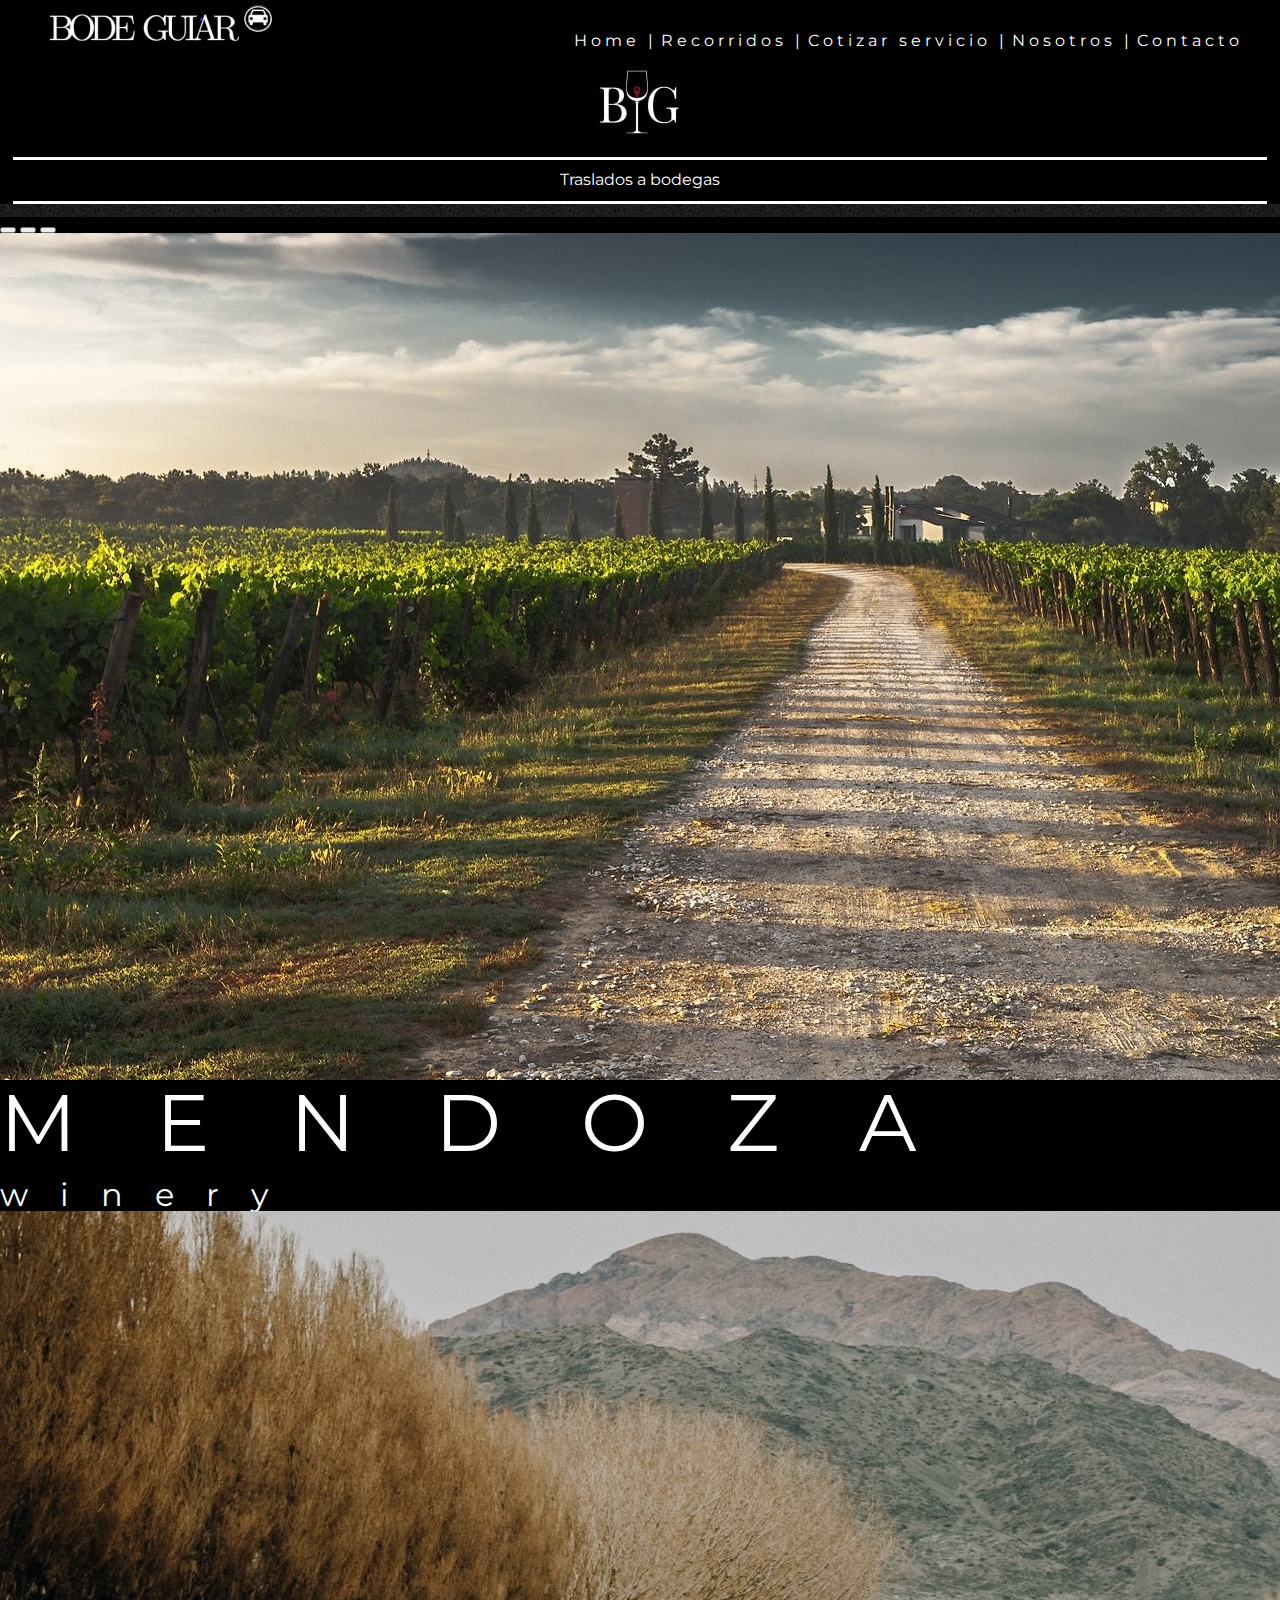
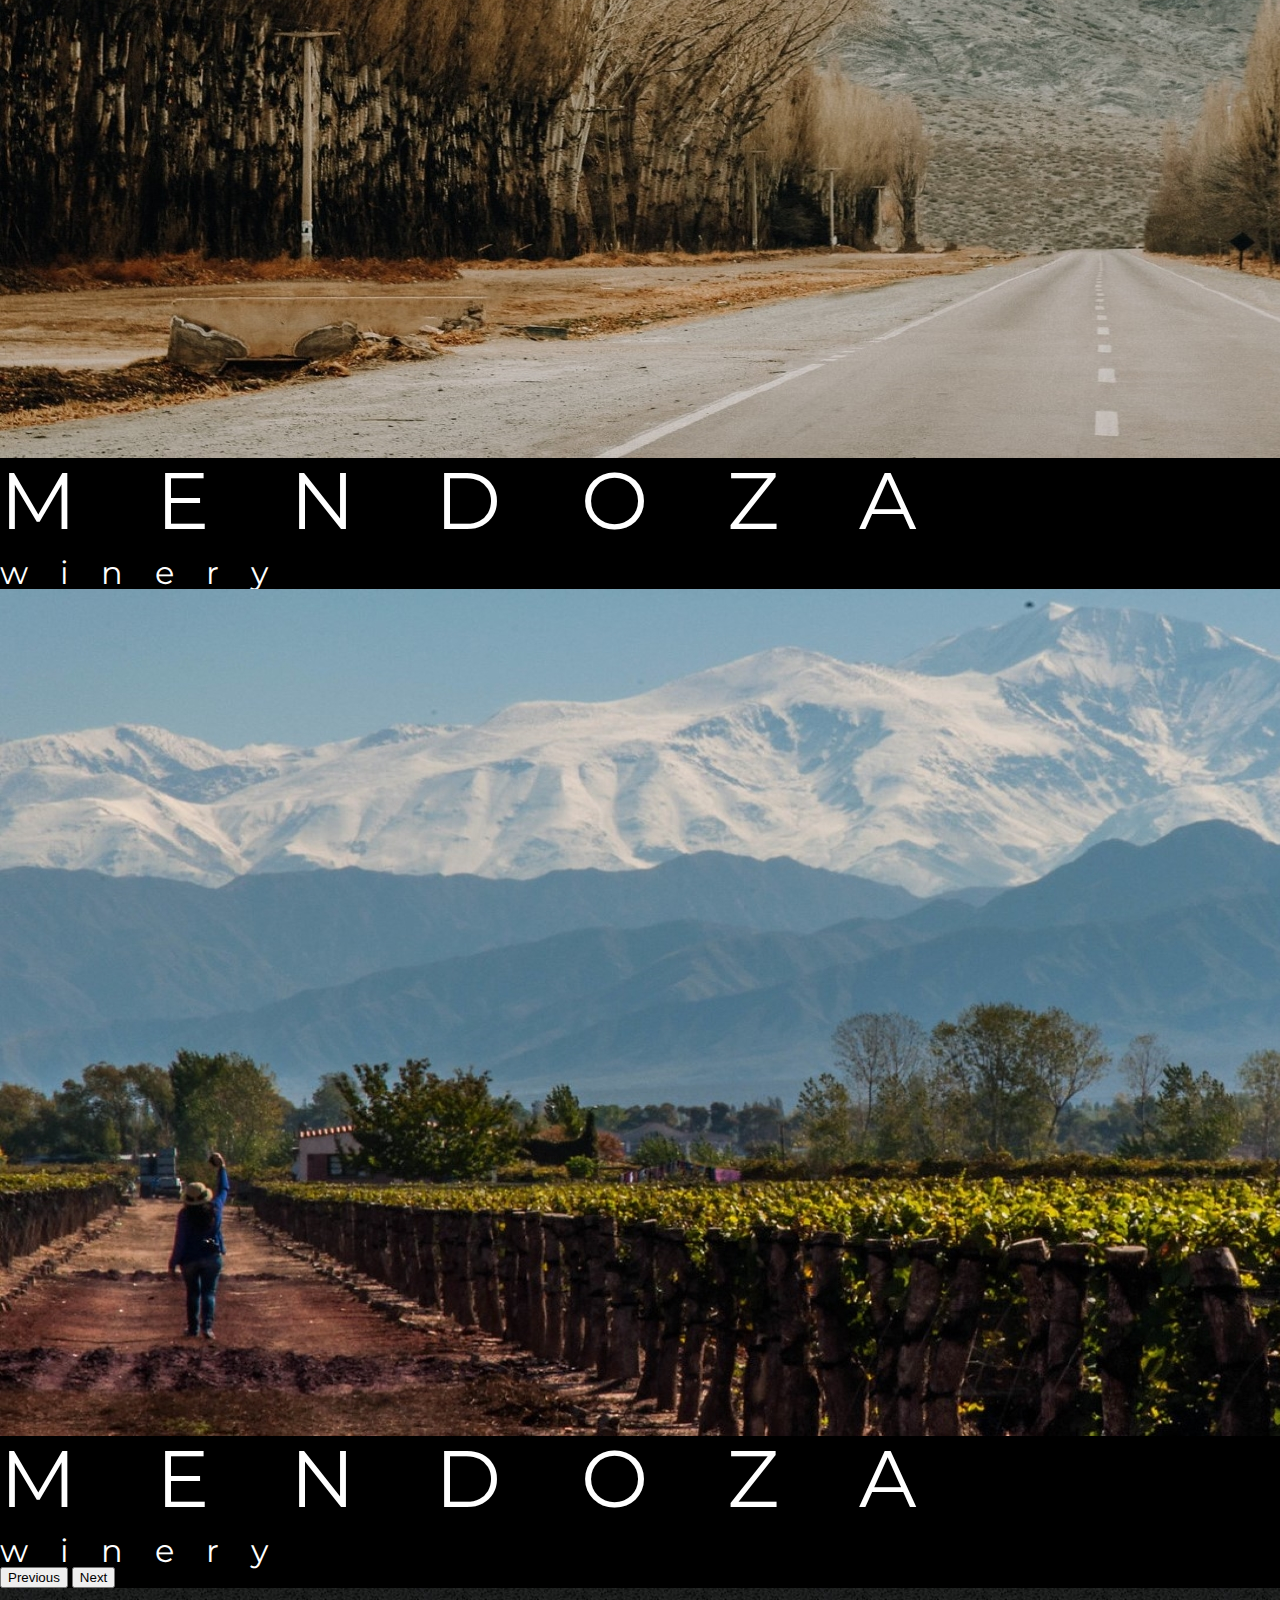
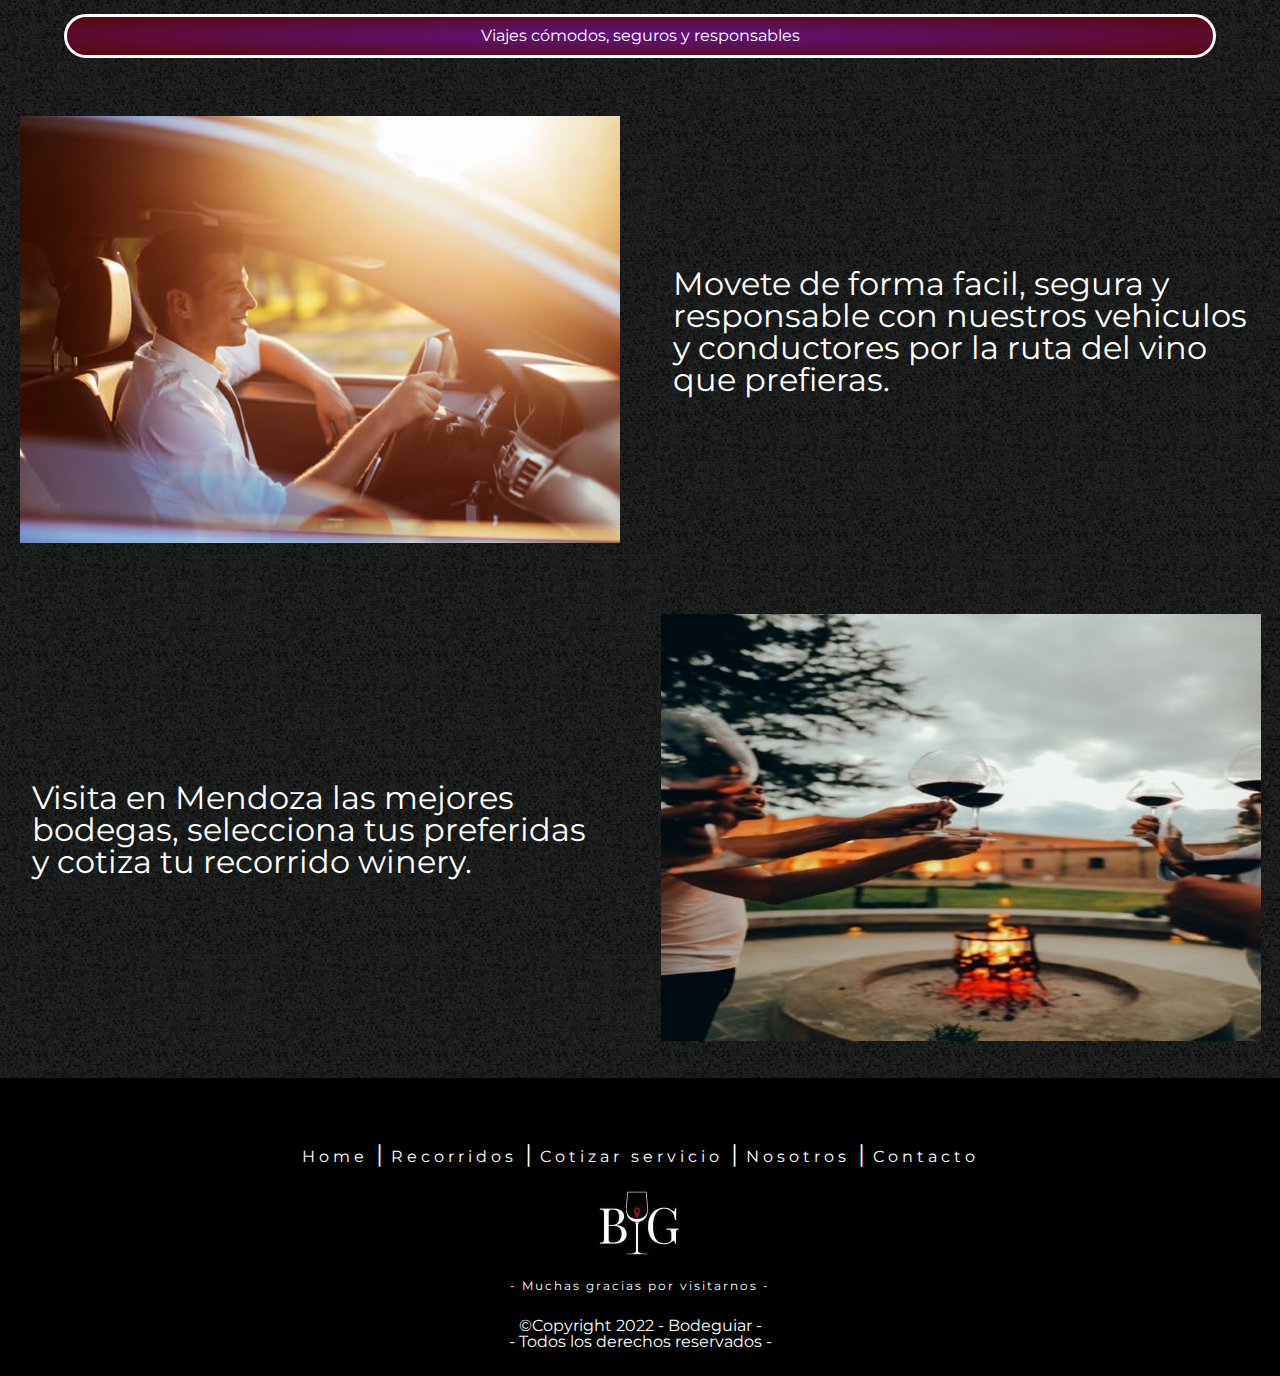
==== index.html @ 0f94a3d2 "Responsive completo" ====
<!DOCTYPE html>
<html lang="en">

<head>
    <meta charset="UTF-8">
    <meta http-equiv="X-UA-Compatible" content="IE=edge">
    <meta name="viewport" content="width=device-width, initial-scale=1.0">
    <title>BodeGuíar</title>
    <link rel="shortcut icon" href="./Imagenes/Icon/autoIcon.png" type="image/x-icon">
    <link rel="stylesheet" href="./CSS/reset.css">
    <!-- CSS bootstrap -->
    <link href="https://cdn.jsdelivr.net/npm/bootstrap@5.2.2/dist/css/bootstrap.min.css" rel="stylesheet"
        integrity="sha384-Zenh87qX5JnK2Jl0vWa8Ck2rdkQ2Bzep5IDxbcnCeuOxjzrPF/et3URy9Bv1WTRi" crossorigin="anonymous">
    <!-- CSS propio -->
    <link rel="stylesheet" href="./CSS/Style.css">
    <link href="https://fonts.googleapis.com/css2?family=Montserrat&display=swap" rel="stylesheet">
    
</head>

<body>
    <header id="header">

        <div id="logoNav">
            <a href="./index.html">
                <img class="imgLogo" src="../Imagenes/Icon/BodeguiarIcon.png" alt="logo">
            </a>
            
            <div class="menuSuperior">
                <nav>
                    <ul>
                        <li><a href="./index.html">Home <span>|</span></a></li>
                        <li><a href="./Pages/recorridos.html">Recorridos <span>|</span></a></li>
                        <li><a href="./Pages/cotizar.html">Cotizar servicio <span>|</span></a></li>
                        <li><a href="./Pages/nosotros.html">Nosotros <span>|</span></a></li>
                        <li><a href="./Pages/contacto.html">Contacto</a></li>
                    </ul>
                </nav>
            </div>
        </div>
        <div id="logoTitulo">
            <img class="imagenLogo" src="./Imagenes/Icon/Icon.jpeg" alt="imagenLogo">
        </div>
        <div class="textoLogo">
            <h1 class="tituloLogo">Traslados a bodegas </h1>
        </div>

    </header>



    <main id="portada">


        <div class="container-fluid">
            <div id="carouselExampleCaptions" class="carousel slide carousel-fade" data-bs-ride="false">
                <div class="carousel-indicators">
                    <button type="button" data-bs-target="#carouselExampleCaptions" data-bs-slide-to="0" class="active"
                        aria-current="true" aria-label="Slide 1"></button>
                    <button type="button" data-bs-target="#carouselExampleCaptions" data-bs-slide-to="1"
                        aria-label="Slide 2"></button>
                    <button type="button" data-bs-target="#carouselExampleCaptions" data-bs-slide-to="2"
                        aria-label="Slide 3"></button>
                </div>
                <div class="carousel-inner">
                    <div class="carousel-item active" data-bs-interval="1000">
                        <img src="./Imagenes/carrusel/carruselPortada.jpg" class="d-block w-100" alt="...">
                        <div class="carousel-caption d-none d-md-block">
                            <h5 class="TituloPrincipal">MENDOZA</h5>
                            <p class="winery">winery</p>
                        </div>
                    </div>
                    <div class="carousel-item" data-bs-interval="1000">
                        <img src="./Imagenes/carrusel/carrusel2.jpg" class="d-block w-100" alt="...">
                        <div class="carousel-caption d-none d-md-block">
                            <h5 class="TituloPrincipal">MENDOZA</h5>
                            <p class="winery">winery</p>
                        </div>
                    </div>
                    <div class="carousel-item" data-bs-interval="1000">
                        <img src="./Imagenes/carrusel/carruselFin.jpg" class="d-block w-100" alt="...">
                        <div class="carousel-caption d-none d-md-block">
                            <h5 class="TituloPrincipal">MENDOZA</h5>
                            <p class="winery">winery</p>
                        </div>
                    </div>
                </div>
                <button class="carousel-control-prev" type="button" data-bs-target="#carouselExampleCaptions"
                    data-bs-slide="prev">
                    <span class="carousel-control-prev-icon" aria-hidden="true"></span>
                    <span class="visually-hidden">Previous</span>
                </button>
                <button class="carousel-control-next" type="button" data-bs-target="#carouselExampleCaptions"
                    data-bs-slide="next">
                    <span class="carousel-control-next-icon" aria-hidden="true"></span>
                    <span class="visually-hidden">Next</span>
                </button>
            </div>
        </div>



    </main>

    <section id="titulo">
        <div class="tituloServicio">
            <h2> Viajes cómodos, seguros y responsables</h2>
        </div>
    </section>


    <section id="servicio">



        <div class="imgChofer">
            <img src="./Imagenes/Transporte/Chofer.jpeg" class="img-thumbnail" class="img-fluid" alt="chofer">
        </div>

        <div class="textoChofer">
            <p> Movete de forma facil, segura y responsable con nuestros vehiculos y conductores por la ruta del vino
                que prefieras.</p>
        </div>

        <div class="textoCopas">
            <p> Visita en Mendoza las mejores bodegas, selecciona tus preferidas y cotiza tu recorrido winery.</p>
        </div>

        <div class="imgCopas">
            <img src="./Imagenes/copas/Copas.jpeg" class="img-thumbnail" class="img-fluid" alt="copas">
        </div>


    </section>

    


    <footer id="footer">
        <nav class="menuInferior">
            <ul>
                <li><a href="./index.html">Home <span>|</span></a></li>
                <li><a href="./Pages/recorridos.html">Recorridos <span>|</span></a></li>
                <li><a href="./Pages/cotizar.html">Cotizar servicio <span>|</span></a></li>
                <li><a href="./Pages/nosotros.html">Nosotros <span>|</span></a></li>
                <li><a href="./Pages/contacto.html">Contacto</a></li>
            </ul>
        </nav>

        <div class="imagenLogoFoot">
            <img src="./Imagenes/Icon/Icon.jpeg" class="img-fluid" alt="Logo">
        </div>

        <p class="gracias">- Muchas gracias por visitarnos -</p>

        <div class="copy">
            <small><b>&copy;Copyright 2022 </b>- Bodeguiar -</small>
            <div class="derechos">
                <small>- Todos los derechos reservados -</small>
            </div>
        </div>

    </footer>

    <!-- Bootstrap JS -->
    <script src="https://cdn.jsdelivr.net/npm/bootstrap@5.2.2/dist/js/bootstrap.bundle.min.js"
        integrity="sha384-OERcA2EqjJCMA+/3y+gxIOqMEjwtxJY7qPCqsdltbNJuaOe923+mo//f6V8Qbsw3"
        crossorigin="anonymous"></script>

</body>
</html>
---- CSS/Style.css ----
/* Home */
*{
    box-sizing: border-box;
}

#header{
    background-color: black;
    height: auto;
    color: white;
    gap: 2px;
    font-family: 'Montserrat', sans-serif;
}

#logoNav{
    display: flex;
    width: 100%;
    height: auto;
    padding-left: 3%;
    justify-content: space-between;
}
img.imgLogo{
    width: auto;
    padding: 1%;
}


.menuSuperior{
    font-size: 1rem;
    justify-self: end;
    align-self:center;
    padding-right: 3%;
    padding-top: 2%;
    
}

ul li{
    display: inline;
    letter-spacing: 0.25rem;
}

#header .menuSuperior ul li a{
    text-decoration: none;
    color: white; 
    
}
#header .menuSuperior ul li a:hover{
    color: crimson;
    font-weight: bold;
    
}

nav.menuSuperior ul li a span{
    font-size: 3rem;
    color: white;
}


#logoTitulo{
    display: flex;
   flex-direction: column;
   align-items: center;
}

.imagenLogo{
    width: auto;

}
.textoLogo{
    margin: 1%;
    text-align: center;
    border-top: 3px solid;
    border-bottom: 3px solid;
    padding: 1%;
}

/* body index */
body{
   /*  background-color:rgb(37, 39, 34); */
    width: 100%;
    color: white;
    font-family: 'Montserrat', sans-serif;
    background-image: url(../Imagenes/background/bg.jpg);
}

#portada{
    width: 100%;
    height: auto;
    background-color: black;
    
}

.TituloPrincipal{
    letter-spacing: 5rem;
    font-size: 5rem;
}

.carousel-caption h5:hover{
    color: gainsboro

}
.winery{
    
    font-size: 2rem;
    letter-spacing: 2rem;
    padding-top: 1rem;
}


#servicio{
    display: grid;
    width: 100%;
    height: auto;
    font-size: 2rem;
    grid-template-columns: 1fr 1fr;
    grid-template-rows: 1fr 1fr;
    gap: 2px;
}

#titulo{
    margin: 2% 5%;
    border: 3px solid;
    border-radius: 50px;
    background: radial-gradient(#601382 ,#5a0707 );
}


.tituloServicio{
    text-align: center;
    padding: 1% 0%;
    
}

.imgChofer{
    grid-column: 1/2;
    justify-self: center;
    padding: 5%;
}

.textoChofer{
    grid-column: 2/3;
    justify-self: center;
    align-self: center;
    padding-left: 5%;
    padding-right: 5%;
}

.textoCopas{
   grid-column: 1/2; 
   justify-self: center;
   align-self: center;
   padding: 5%;
}
.imgCopas{
    justify-self: center;
    padding: 5%;
    border-radius: 20px;
}


/* Footer */


#footer{
    background-color: black;
    color: white;
    text-align: center;
    width: 100%;
    
}

nav.menuInferior{
    padding-top: 5%;
}

nav.menuInferior ul li a{
    text-decoration: none;
    color: white;
    width: 100%;
    height: auto;
    padding-top: 5%;
}
nav.menuInferior ul li a span{
    font-size: 1.5rem;
    color: white;
}
.menuInferior ul li a:hover{
    color: crimson;
    font-weight: bold;
    
}
div.imagenLogoFoot{
    padding: 1%;
}

div.copy{
    padding: 2%;
}

p.gracias{
    font-size: 0.75rem;
    letter-spacing:2px;
}


/* Recorridos */

#recorridos{
    width: 100%;
    height: auto;
}
.titulo{
    border: 2px solid;
    border-radius: 50px;
    background: radial-gradient(#601382 ,#5a0707);
    text-align: center;
    font-size: 2rem;
    margin: 2% 3%;
    padding: 1%;
    font-weight: bold;
    font-style: normal;
    letter-spacing: 0.20rem;
}
.reseñaBodega{
    text-align: center;
}

.circuito .imgCircuito{
    width: 100%;
    height: auto;
    border-radius: 40px;
}

.proximamente{
    text-align: center;
    padding-top: 3%;
    padding-bottom: 3%;

}


/* Cotizar ruta */

#modalidad{
    font-size: 2rem;
    padding: 2%;
    text-align: center;
}

.reseñaModalidad{
    font-size: 1.2rem;
}

#cotizar{
    display: grid;
    grid-template-columns: auto auto;
    grid-template-rows: auto auto;
    gap: 5%;
    justify-items: center;
    width: 100%;
    height: auto;
    padding: 3%; 
}

.individual{
   grid-column: 1/2;
   grid-row: 1/2;
}

.compartido{
    grid-column: 2/3;
    grid-row: 1/2;
    padding-right: 2%;
}

.tituloModalidad{
    font-size: 2rem;
    padding: 5% 2%;
    text-align: center;
    
}
.textoMod{
    grid-column: 1/2;
    grid-row: 2/3;  
    padding: 8% 2%;
    
}
.textoComp{
    grid-column: 2/3;
    grid-row: 2/3;
    padding: 8% 2%;
}   

.imgModalidad{
    width: 450px;
    height: 320px;
    border-radius: 50px;
}


.reservar{
    padding: 7% 2%;
    text-align: left;
}

.tituloReserva{
    font-size: 1.25rem;
    padding: 30px;
}
ul.pasosReserva li{
    display: block;
    padding: 1%;
    text-align: left;
    list-style: circle;
    
}
li

/* Nosotros */
#nosotros{
    width: 100%;
    height: auto;
}
.tituloNosotros{
    font-size: 2rem;
    padding: 2%;
    text-align: center;
}
.padd{
    width: 100%;
    height: 50vh;
}

/* Contacto */

.calidad{
    text-align: center;
    padding: 2%;
}

#forms{
    width: 100%;
    height: auto;
    display: grid;
    grid-template-columns: 1fr 1fr 1fr;
    grid-template-rows: auto auto auto auto ;
    gap: 5%;
    justify-content: center;
    align-items: center;
    
}

.name{
    grid-row: 1/2;
    grid-column: 2/3;
}

.email{
    grid-row: 2/3;
    grid-column: 2/3;
}

.mje{
    grid-row: 3/4;
    grid-column: 2/3;
}

.boton{
    grid-row: 4/5;
    grid-column: 2/3;
}

.ubicacion{
    margin-top: 10%;
}

/* Responsive */

@media (min-width:200px) and (max-width:768px) {
	
    #logoNav{
        flex-direction: column;
    }
    img.imgLogo{
        width: 30%;
        height: 30%;
        margin: 0% 35%;
    }

    #servicio{
        grid-template-columns: 1fr;
        grid-template-rows: (4,auto);
        gap: 2px;
    }
    .imgChofer {
        grid-column: 1/2;
        grid-row: 1/2;
    }
    .textoChofer{
        grid-column: 1/2;
        grid-row: 2/3;
    }
    .imgCopas{
        grid-column: 1/2;
        grid-row: 3/4;
    }
    .textoCopas{
        grid-column: 1/2;
        grid-row: 4/5;
    }
   
}

@media (max-width:1200px){
   h5.TituloPrincipal{
        font-size: 1rem;
        font-weight: bold;
   }

   #cotizar{
        grid-template-columns: 1fr;
        grid-template-rows: (4,auto);
        gap: 2%;
    }
    .individual{
        grid-column: 1/2;
        grid-row: 1/2;
    }
    .textoMod{
        grid-column: 1/2;
        grid-row: 2/3;
    }
    .compartido{
        grid-column: 1/2;
        grid-row: 3/4;
    }
    .textoComp{
        grid-column: 1/2;
        grid-row: 4/5;
    }
    img.imgNosotros{
        margin: 0% 20%;
        width: 60%;
    }
}

@media (max-width:525px){
    #forms{
        grid-template-columns: 1fr;
    }
    
    #multilinea{
        width: 95%;

    }

    iframe.mapa{
        width: 80%;
    }

    .imgModalidad{
        width: 100%;
    }
}
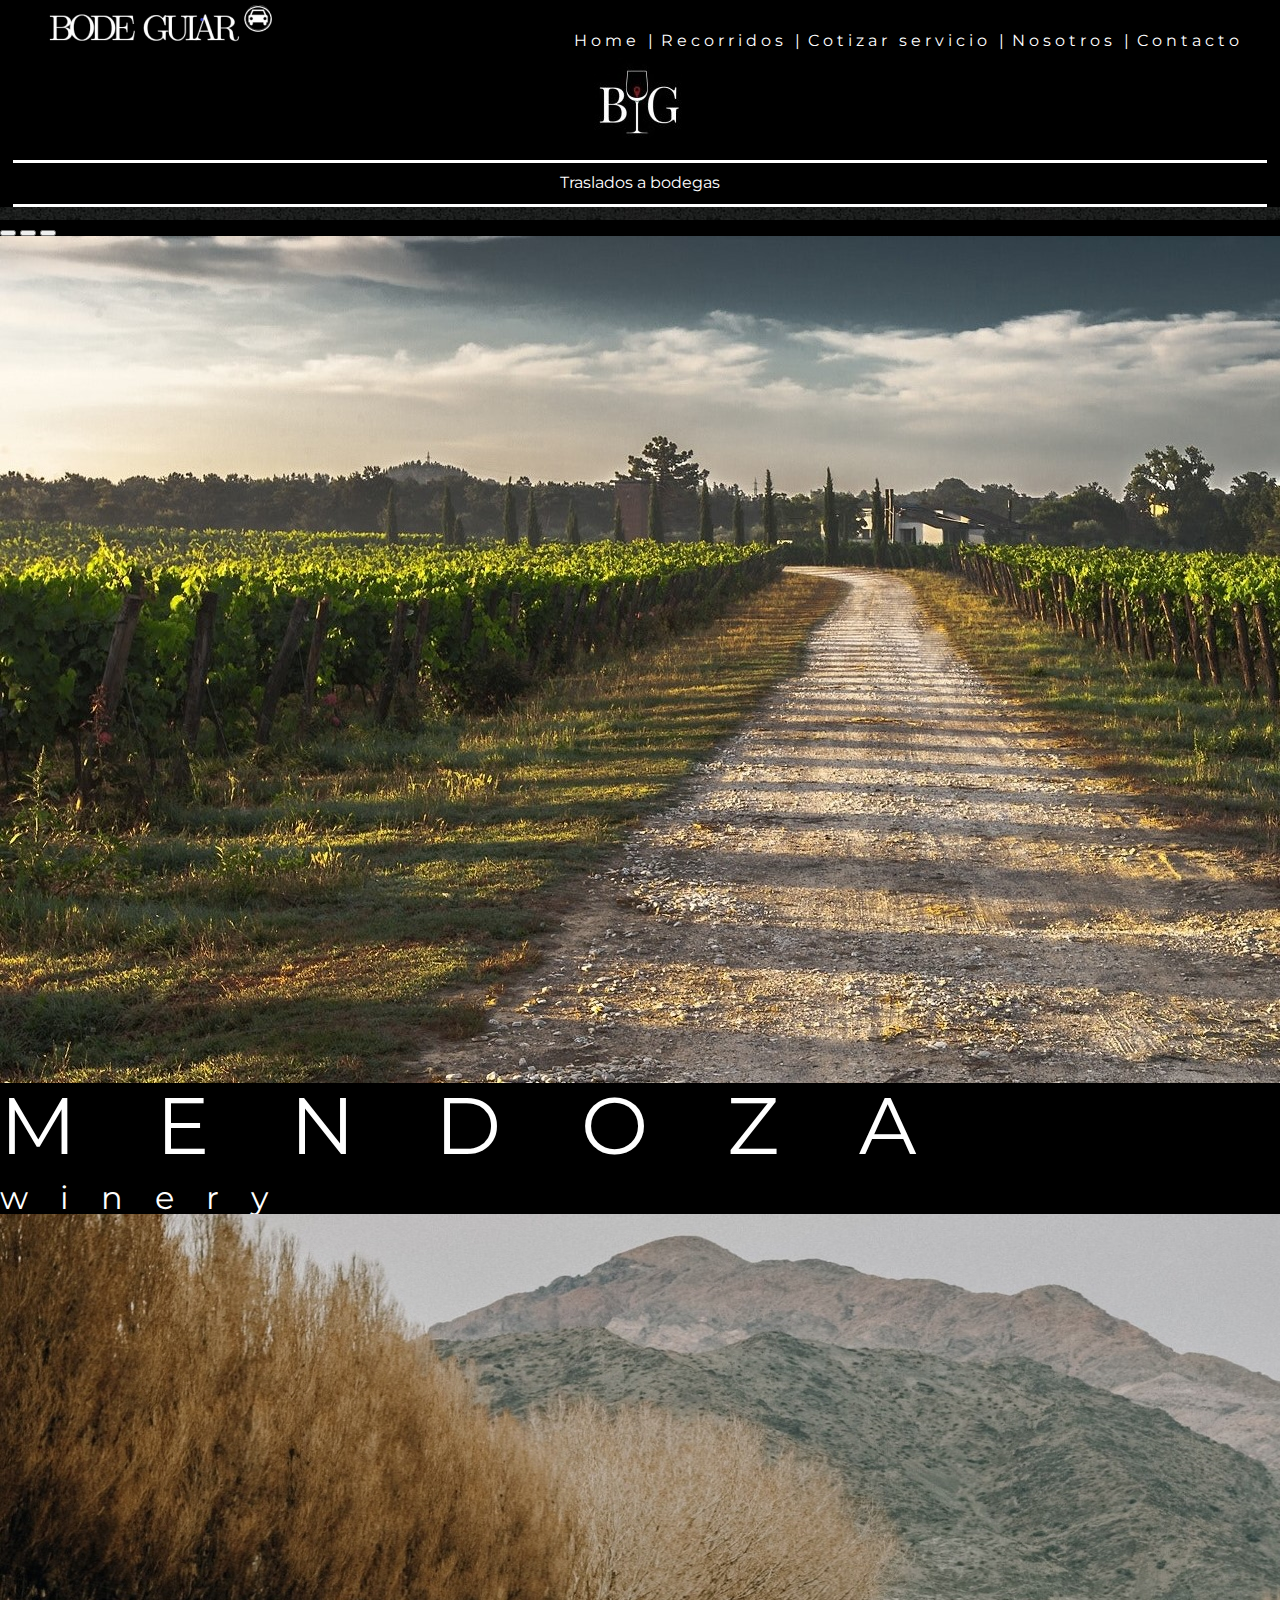
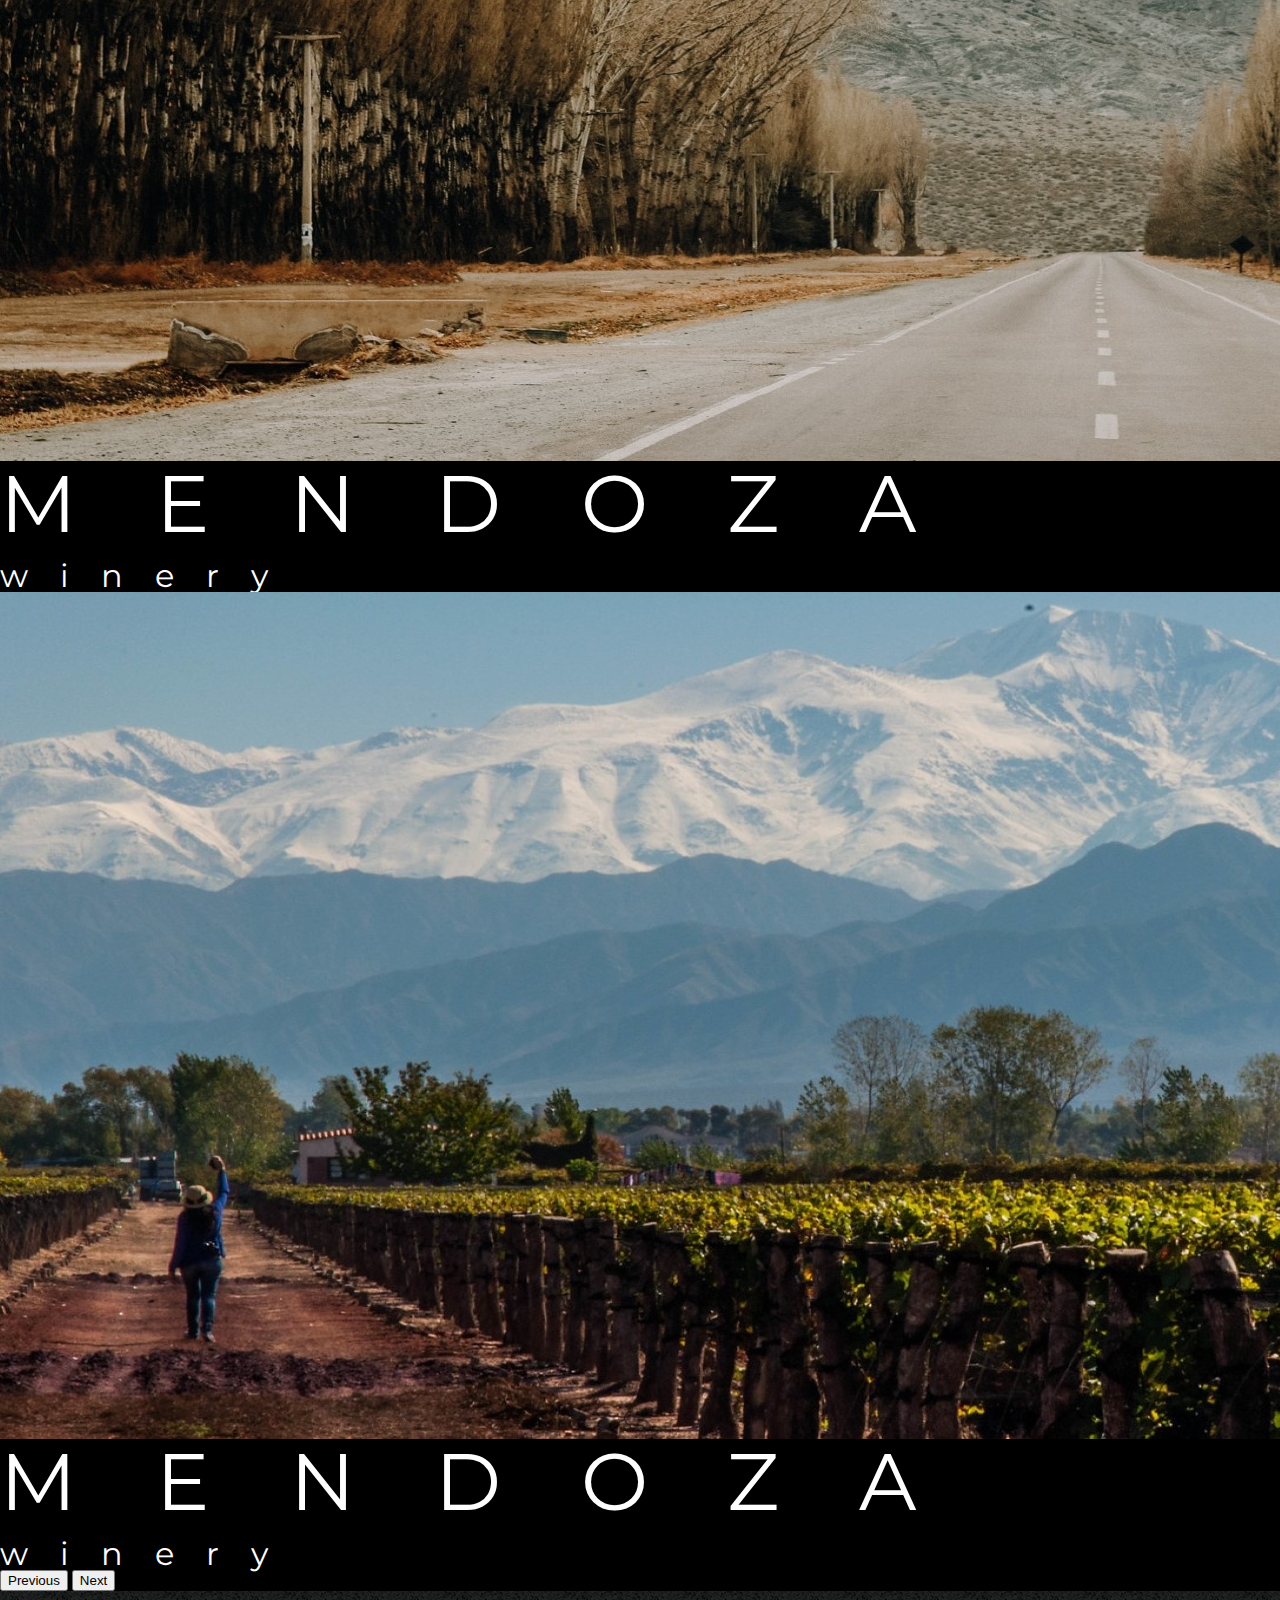
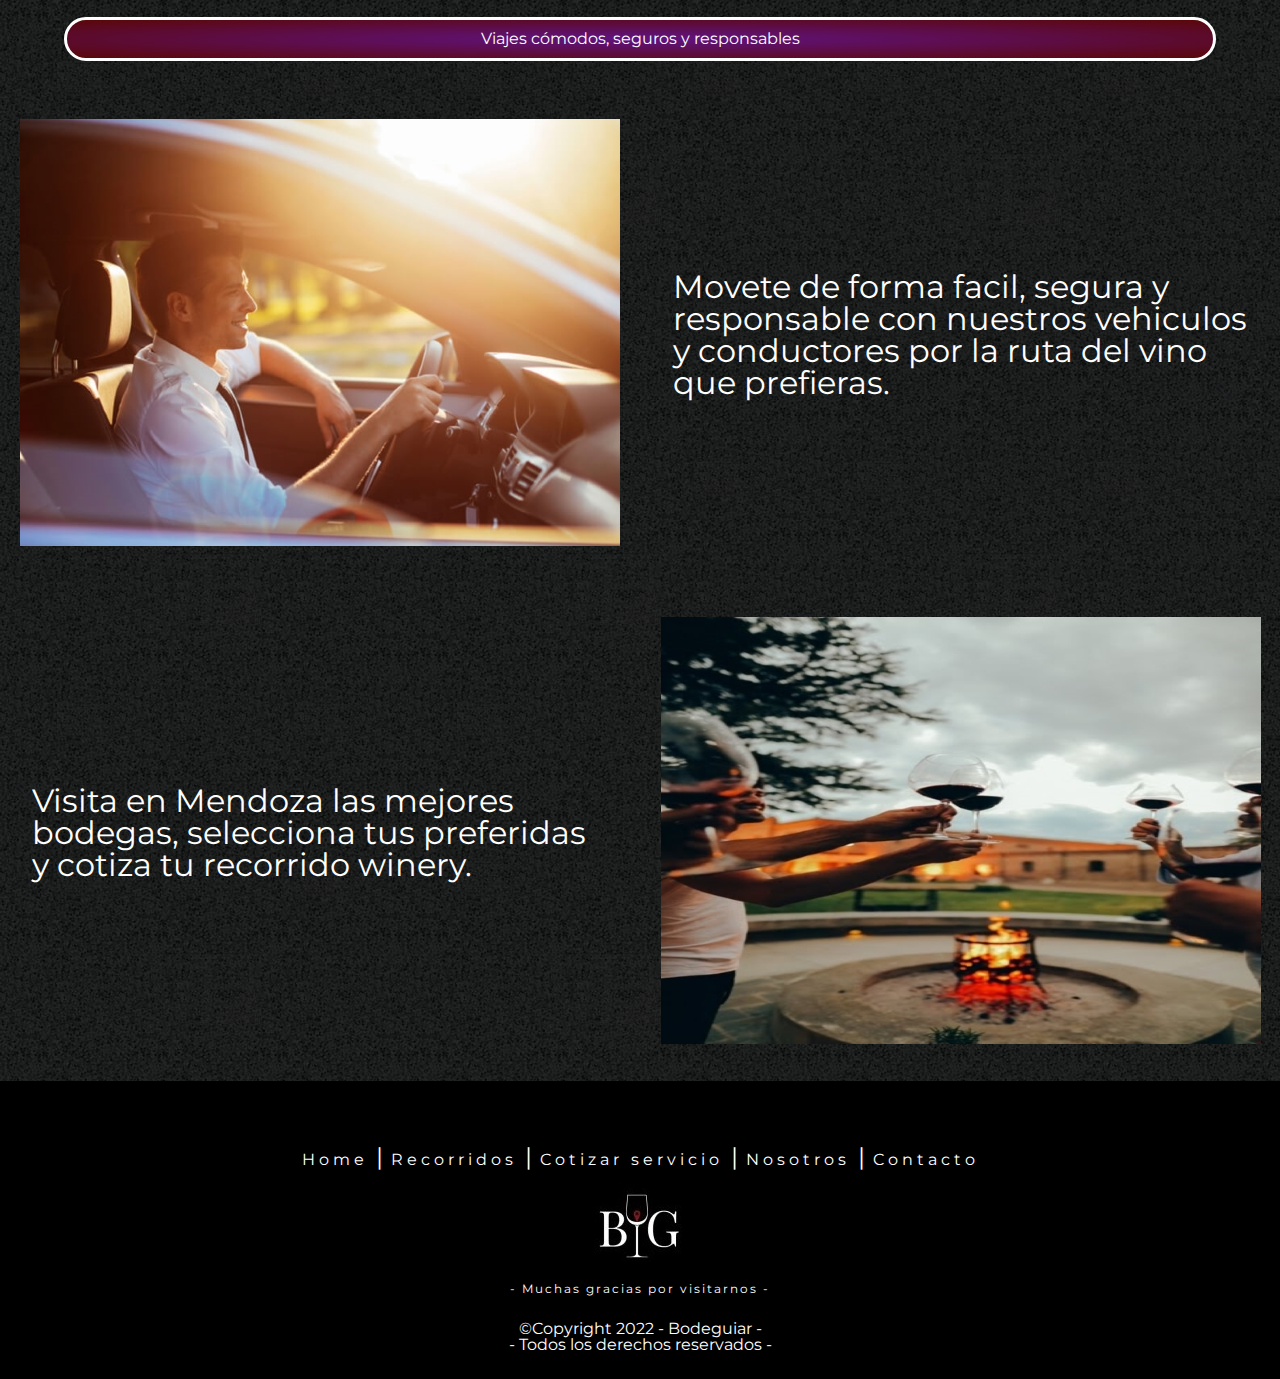
==== commit 49d01393: "Creamos Sass a proyecto" ====
--- a/index.html
+++ b/index.html
@@ -22,7 +22,7 @@
 
         <div id="logoNav">
             <a href="./index.html">
-                <img class="imgLogo" src="../Imagenes/Icon/BodeguiarIcon.png" alt="logo">
+                <img class="imgLogo" src="./Imagenes/Icon/BodeguiarIcon.png" alt="logo">
             </a>
             
             <div class="menuSuperior">
@@ -38,7 +38,9 @@
             </div>
         </div>
         <div id="logoTitulo">
-            <img class="imagenLogo" src="./Imagenes/Icon/Icon.jpeg" alt="imagenLogo">
+            <a href="./index.html">
+                <img class="imagenLogo" src="./Imagenes/Icon/Icon.jpeg" alt="imagenLogo">
+            </a>
         </div>
         <div class="textoLogo">
             <h1 class="tituloLogo">Traslados a bodegas </h1>
--- a/CSS/Style.css
+++ b/CSS/Style.css
@@ -44,12 +44,21 @@
     
 }
 #header .menuSuperior ul li a:hover{
+    background-color: #4c4c4c;
+    border: 2px solid #4c4c4c;
+    border-radius: 5px;
+    font-weight: bold;
+    
+}
+
+#header .menuSuperior ul li a:active{
+    
+    font-weight: bold;
     color: crimson;
-    font-weight: bold;
-    
 }
 
 nav.menuSuperior ul li a span{
+    
     font-size: 3rem;
     color: white;
 }
@@ -460,4 +469,5 @@
     .imgModalidad{
         width: 100%;
     }
-}
+
+}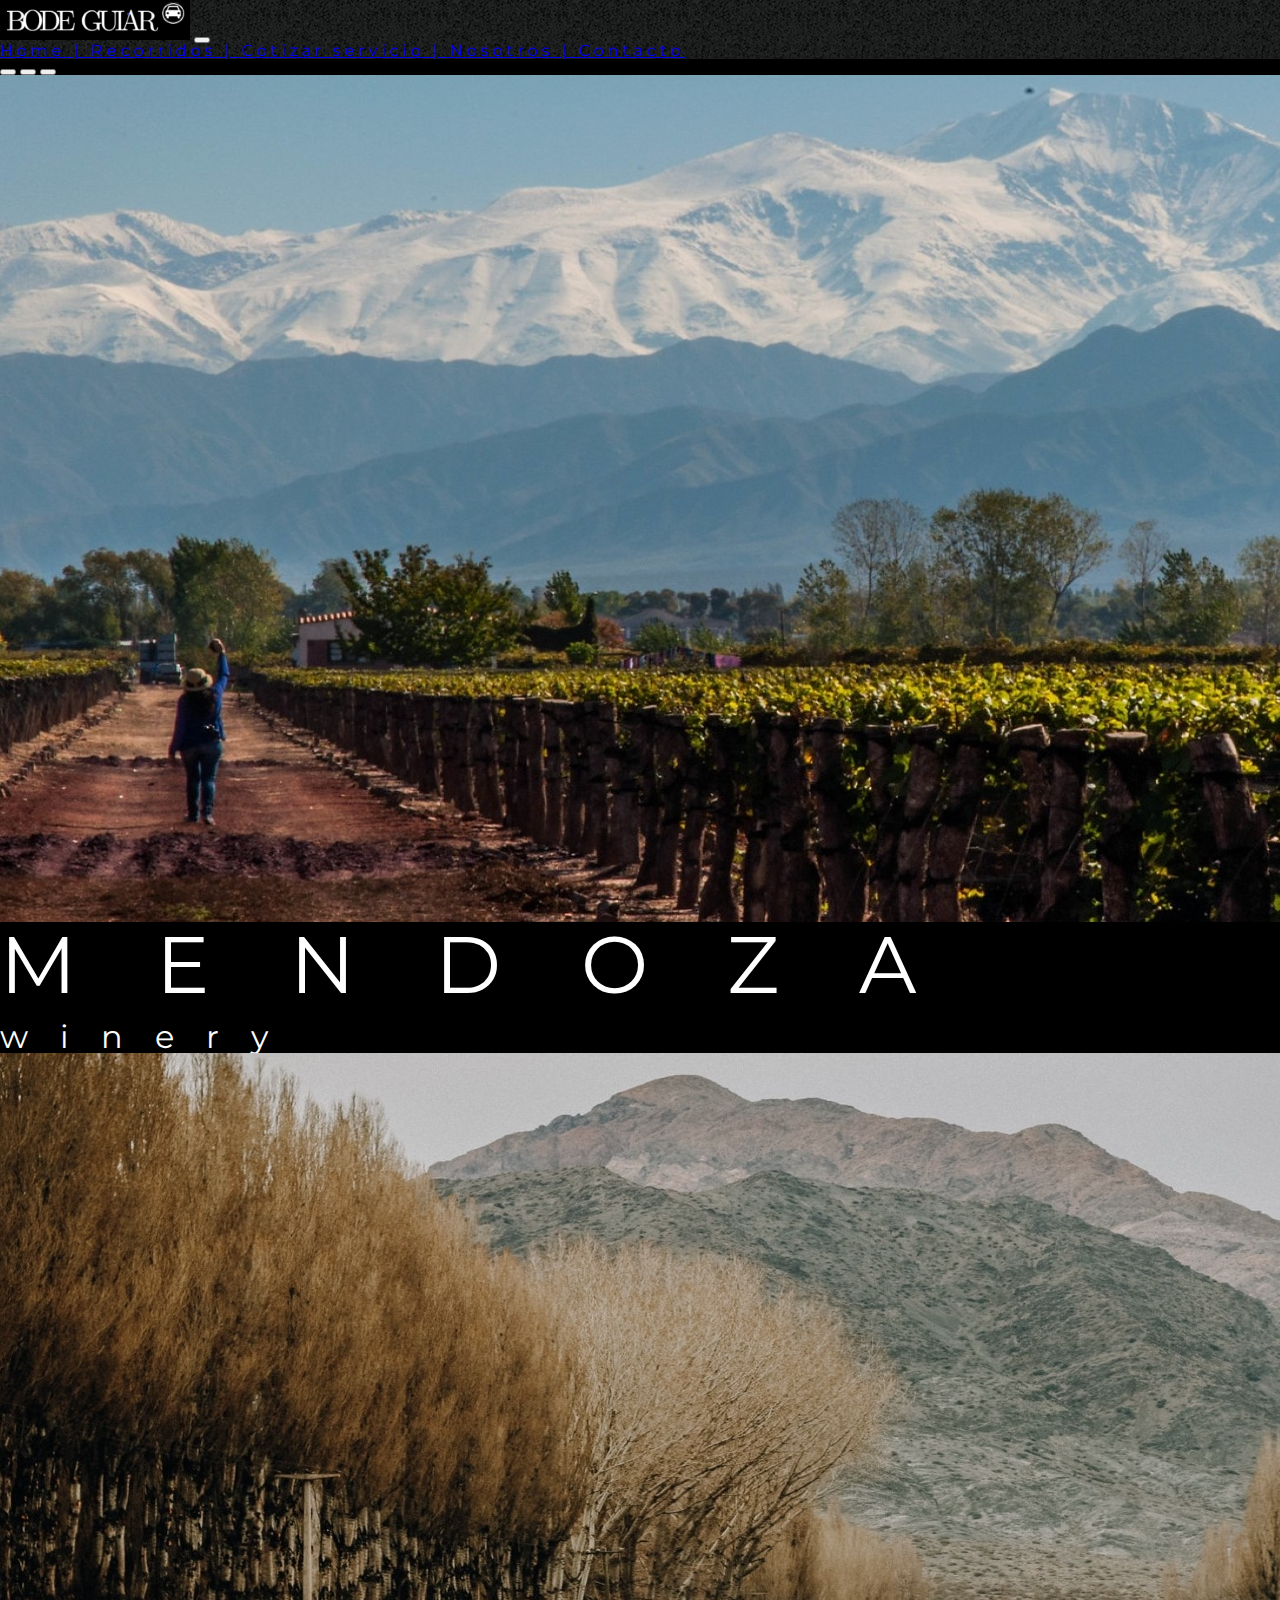
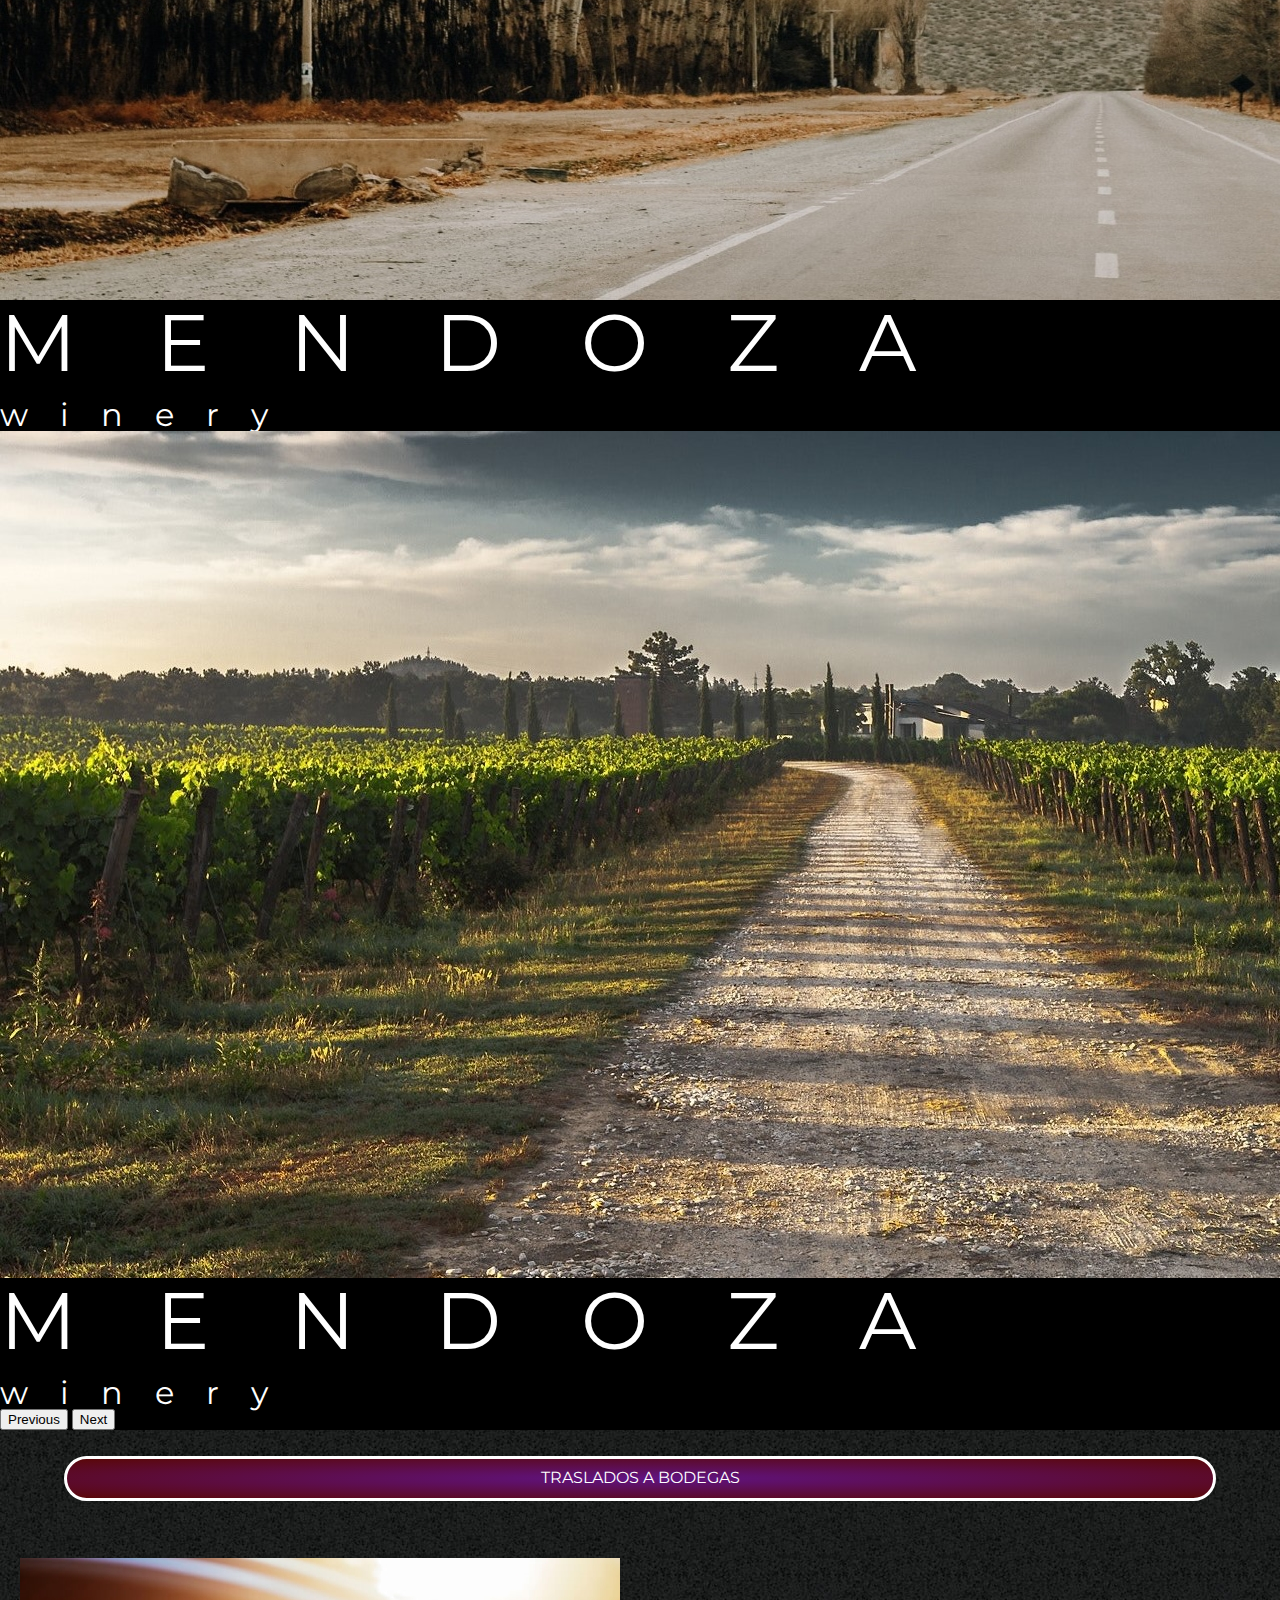
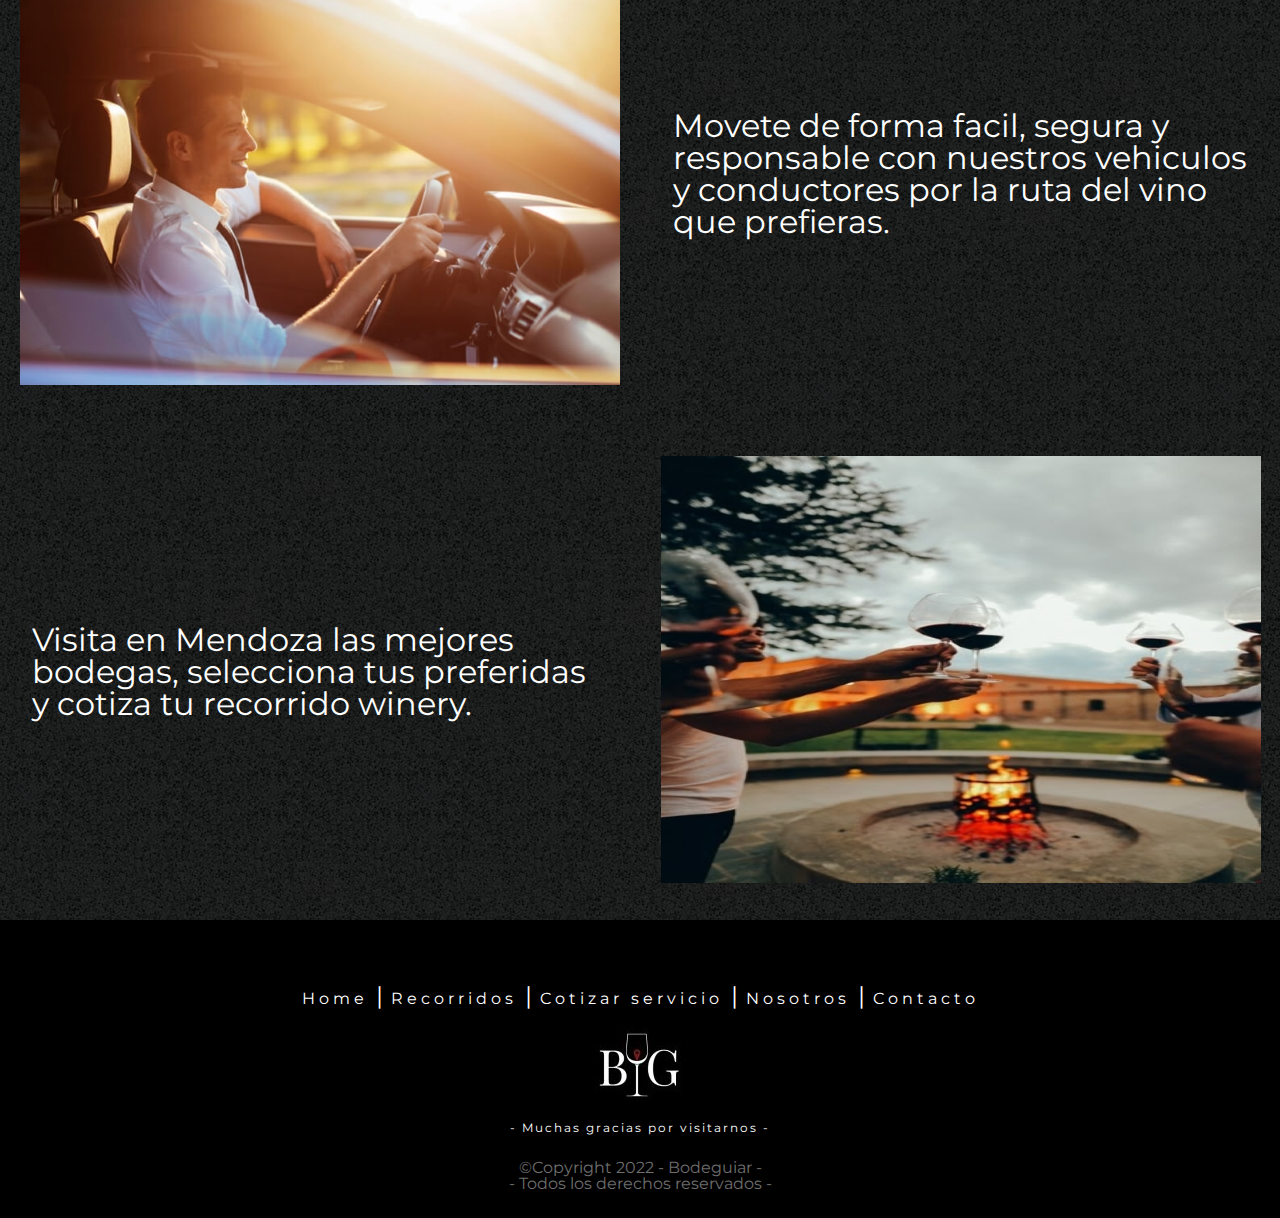
==== commit ceea424f: "Modificacion header" ====
--- a/index.html
+++ b/index.html
@@ -18,41 +18,41 @@
 </head>
 
 <body>
-    <header id="header">
 
-        <div id="logoNav">
-            <a href="./index.html">
-                <img class="imgLogo" src="./Imagenes/Icon/BodeguiarIcon.png" alt="logo">
-            </a>
-            
-            <div class="menuSuperior">
-                <nav>
-                    <ul>
-                        <li><a href="./index.html">Home <span>|</span></a></li>
-                        <li><a href="./Pages/recorridos.html">Recorridos <span>|</span></a></li>
-                        <li><a href="./Pages/cotizar.html">Cotizar servicio <span>|</span></a></li>
-                        <li><a href="./Pages/nosotros.html">Nosotros <span>|</span></a></li>
-                        <li><a href="./Pages/contacto.html">Contacto</a></li>
-                    </ul>
-                </nav>
+    <header>
+        <nav class="navbar navbar navbar-dark bg-black navbar-expand-lg p-4">
+            <div class="container-fluid">
+              <a class="navbar-brand" href="#"><img class="logo" src="./Imagenes/Icon/BodeguiarIconC.png" alt="logo"></a>
+              <button class="navbar-toggler" type="button" data-bs-toggle="collapse" data-bs-target="#navbarSupportedContent"
+                aria-controls="navbarSupportedContent" aria-expanded="false" aria-label="Toggle navigation">
+                <span class="navbar-toggler-icon light"></span>
+              </button>
+              <div class="collapse navbar-collapse" id="navbarSupportedContent">
+                <ul class="navbar-nav me-auto mb-2 mb-lg-0">
+                  <li class="nav-item">
+                    <a class="nav-link link-light active ps-5" aria-current="page" href="./index.html">Home <span> | </span> </a>
+                  </li>
+                  <li class="nav-item">
+                    <a class="nav-link link-light" href="./Pages/recorridos.html">Recorridos <span> | </span></a>
+                  </li>
+                  <li class="nav-item">
+                    <a class="nav-link link-light" href="./Pages/cotizar.html">Cotizar servicio <span> | </span></a>
+                  </li>
+                  <li class="nav-item">
+                    <a class="nav-link link-light" href="./Pages/nosotros.html">Nosotros <span> | </span></a>
+                  </li>
+                  <li class="nav-item">
+                    <a class="nav-link link-light" href="./pages/contacto.html">Contacto</a>
+                  </li>
+                </ul>
+              </div>
             </div>
-        </div>
-        <div id="logoTitulo">
-            <a href="./index.html">
-                <img class="imagenLogo" src="./Imagenes/Icon/Icon.jpeg" alt="imagenLogo">
-            </a>
-        </div>
-        <div class="textoLogo">
-            <h1 class="tituloLogo">Traslados a bodegas </h1>
-        </div>
-
+          </nav>
+        
     </header>
 
 
-
     <main id="portada">
-
-
         <div class="container-fluid">
             <div id="carouselExampleCaptions" class="carousel slide carousel-fade" data-bs-ride="false">
                 <div class="carousel-indicators">
@@ -98,14 +98,11 @@
                 </button>
             </div>
         </div>
-
-
-
     </main>
 
     <section id="titulo">
         <div class="tituloServicio">
-            <h2> Viajes cómodos, seguros y responsables</h2>
+            <h1> TRASLADOS A BODEGAS</h1>
         </div>
     </section>
 
--- a/CSS/Style.css
+++ b/CSS/Style.css
@@ -3,84 +3,6 @@
     box-sizing: border-box;
 }
 
-#header{
-    background-color: black;
-    height: auto;
-    color: white;
-    gap: 2px;
-    font-family: 'Montserrat', sans-serif;
-}
-
-#logoNav{
-    display: flex;
-    width: 100%;
-    height: auto;
-    padding-left: 3%;
-    justify-content: space-between;
-}
-img.imgLogo{
-    width: auto;
-    padding: 1%;
-}
-
-
-.menuSuperior{
-    font-size: 1rem;
-    justify-self: end;
-    align-self:center;
-    padding-right: 3%;
-    padding-top: 2%;
-    
-}
-
-ul li{
-    display: inline;
-    letter-spacing: 0.25rem;
-}
-
-#header .menuSuperior ul li a{
-    text-decoration: none;
-    color: white; 
-    
-}
-#header .menuSuperior ul li a:hover{
-    background-color: #4c4c4c;
-    border: 2px solid #4c4c4c;
-    border-radius: 5px;
-    font-weight: bold;
-    
-}
-
-#header .menuSuperior ul li a:active{
-    
-    font-weight: bold;
-    color: crimson;
-}
-
-nav.menuSuperior ul li a span{
-    
-    font-size: 3rem;
-    color: white;
-}
-
-
-#logoTitulo{
-    display: flex;
-   flex-direction: column;
-   align-items: center;
-}
-
-.imagenLogo{
-    width: auto;
-
-}
-.textoLogo{
-    margin: 1%;
-    text-align: center;
-    border-top: 3px solid;
-    border-bottom: 3px solid;
-    padding: 1%;
-}
 
 /* body index */
 body{
@@ -176,7 +98,10 @@
     width: 100%;
     
 }
-
+ul li{
+    display: inline;
+    letter-spacing: 0.25rem;
+}
 nav.menuInferior{
     padding-top: 5%;
 }
@@ -192,6 +117,7 @@
     font-size: 1.5rem;
     color: white;
 }
+
 .menuInferior ul li a:hover{
     color: crimson;
     font-weight: bold;
@@ -203,6 +129,7 @@
 
 div.copy{
     padding: 2%;
+    color:#ffffff70
 }
 
 p.gracias{
@@ -386,7 +313,7 @@
 
 @media (min-width:200px) and (max-width:768px) {
 	
-    #logoNav{
+    .logoNav{
         flex-direction: column;
     }
     img.imgLogo{
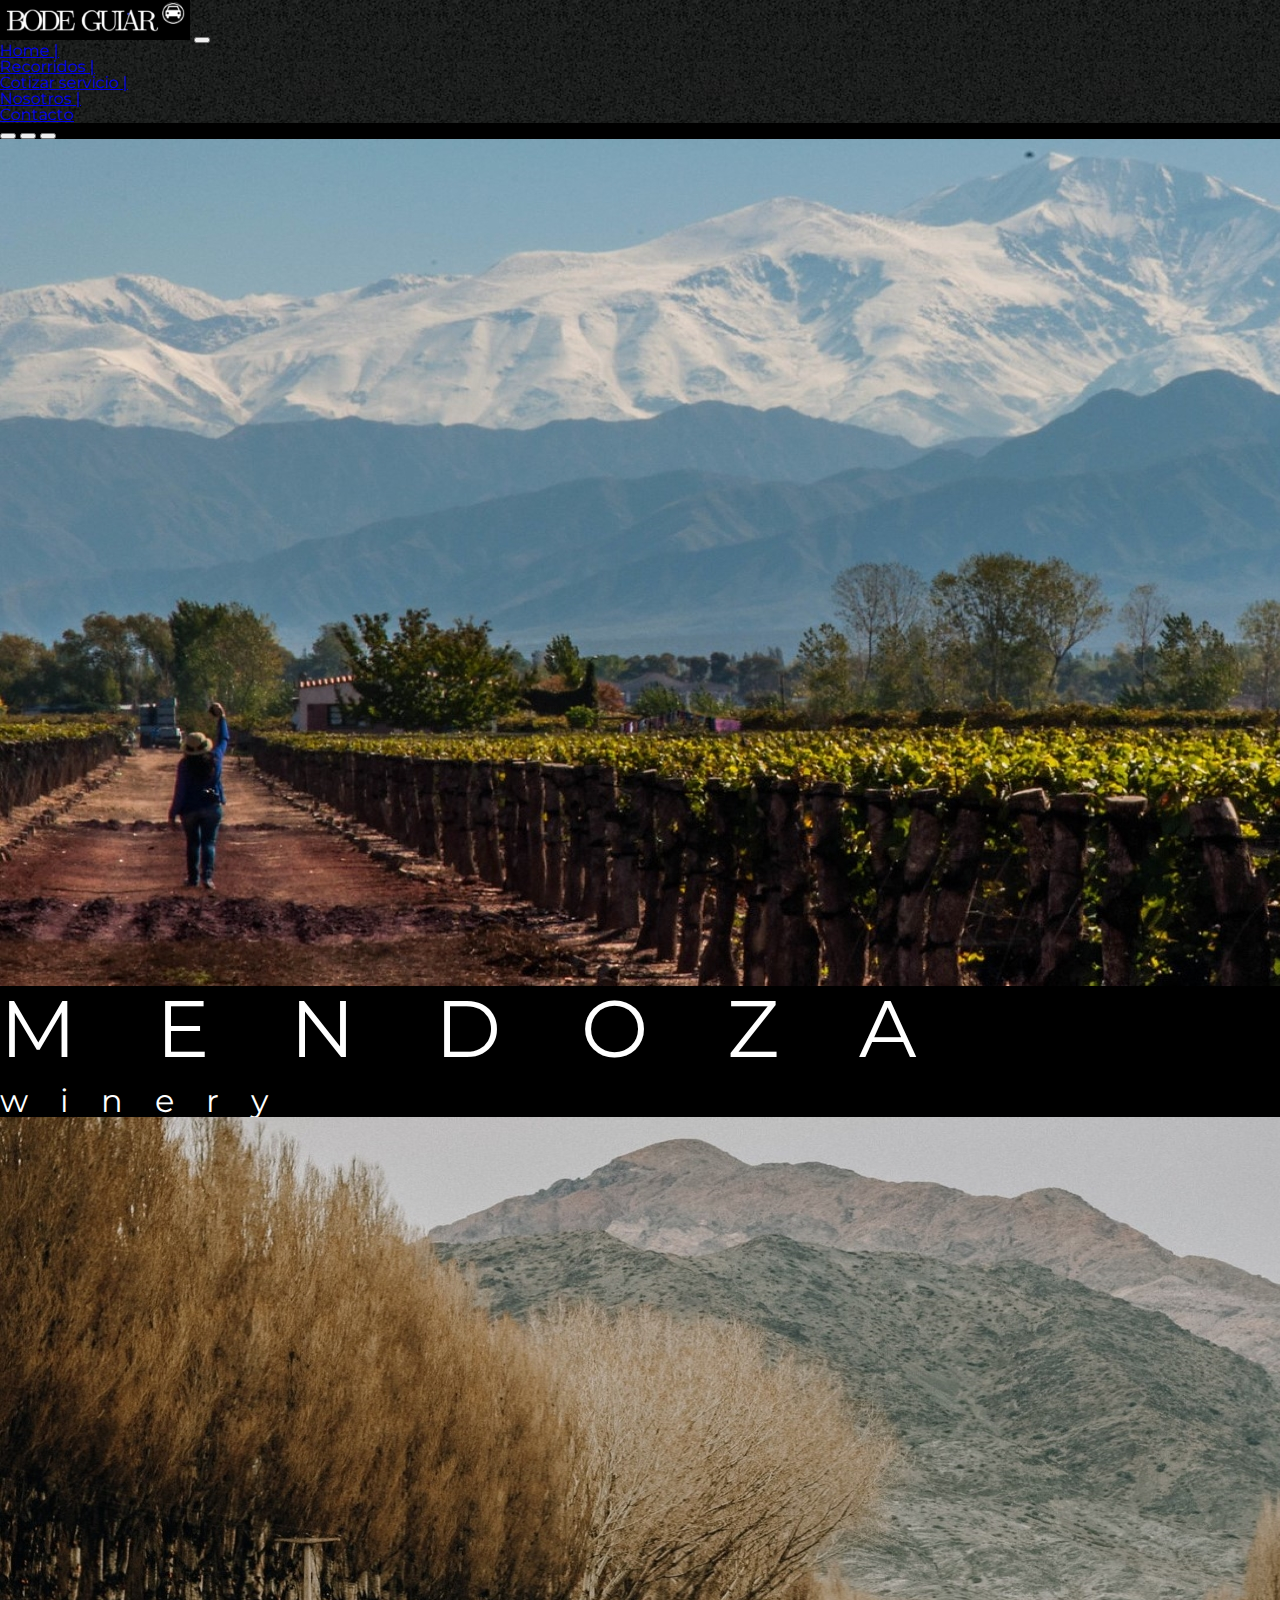
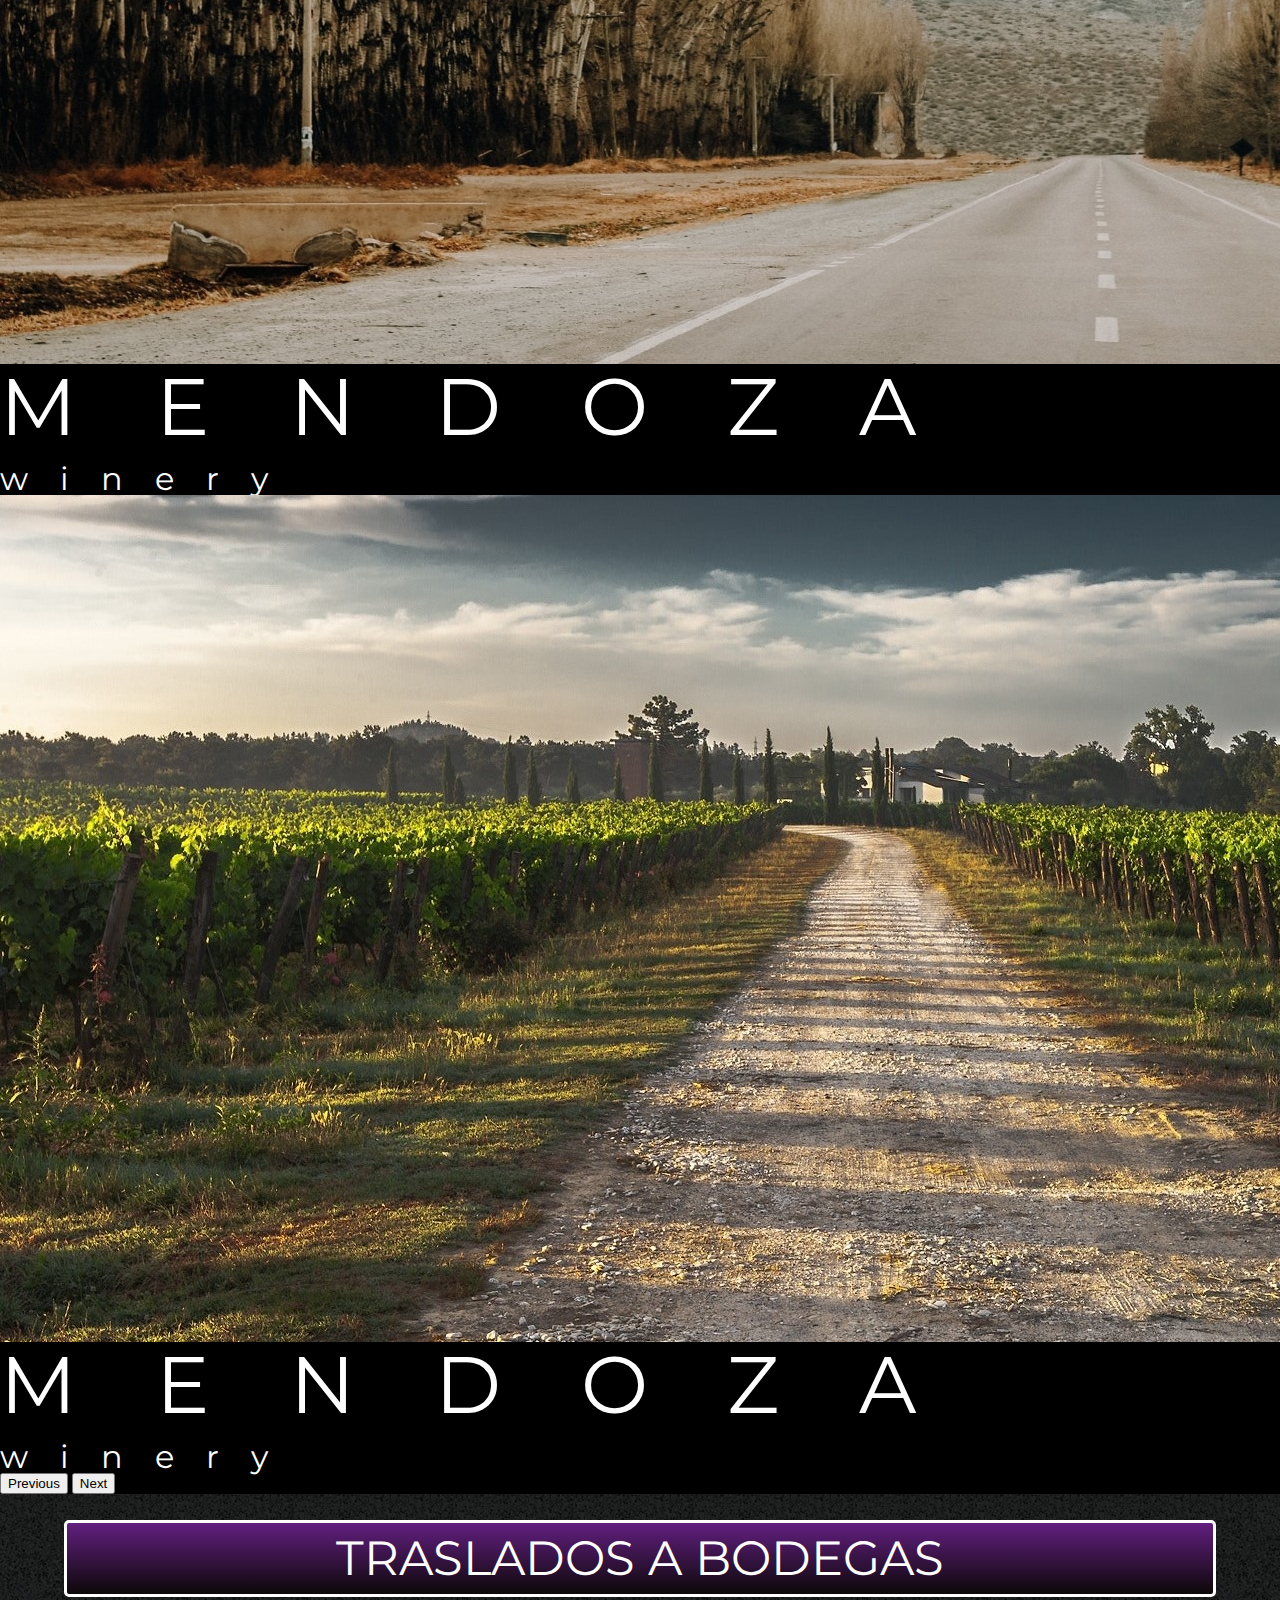
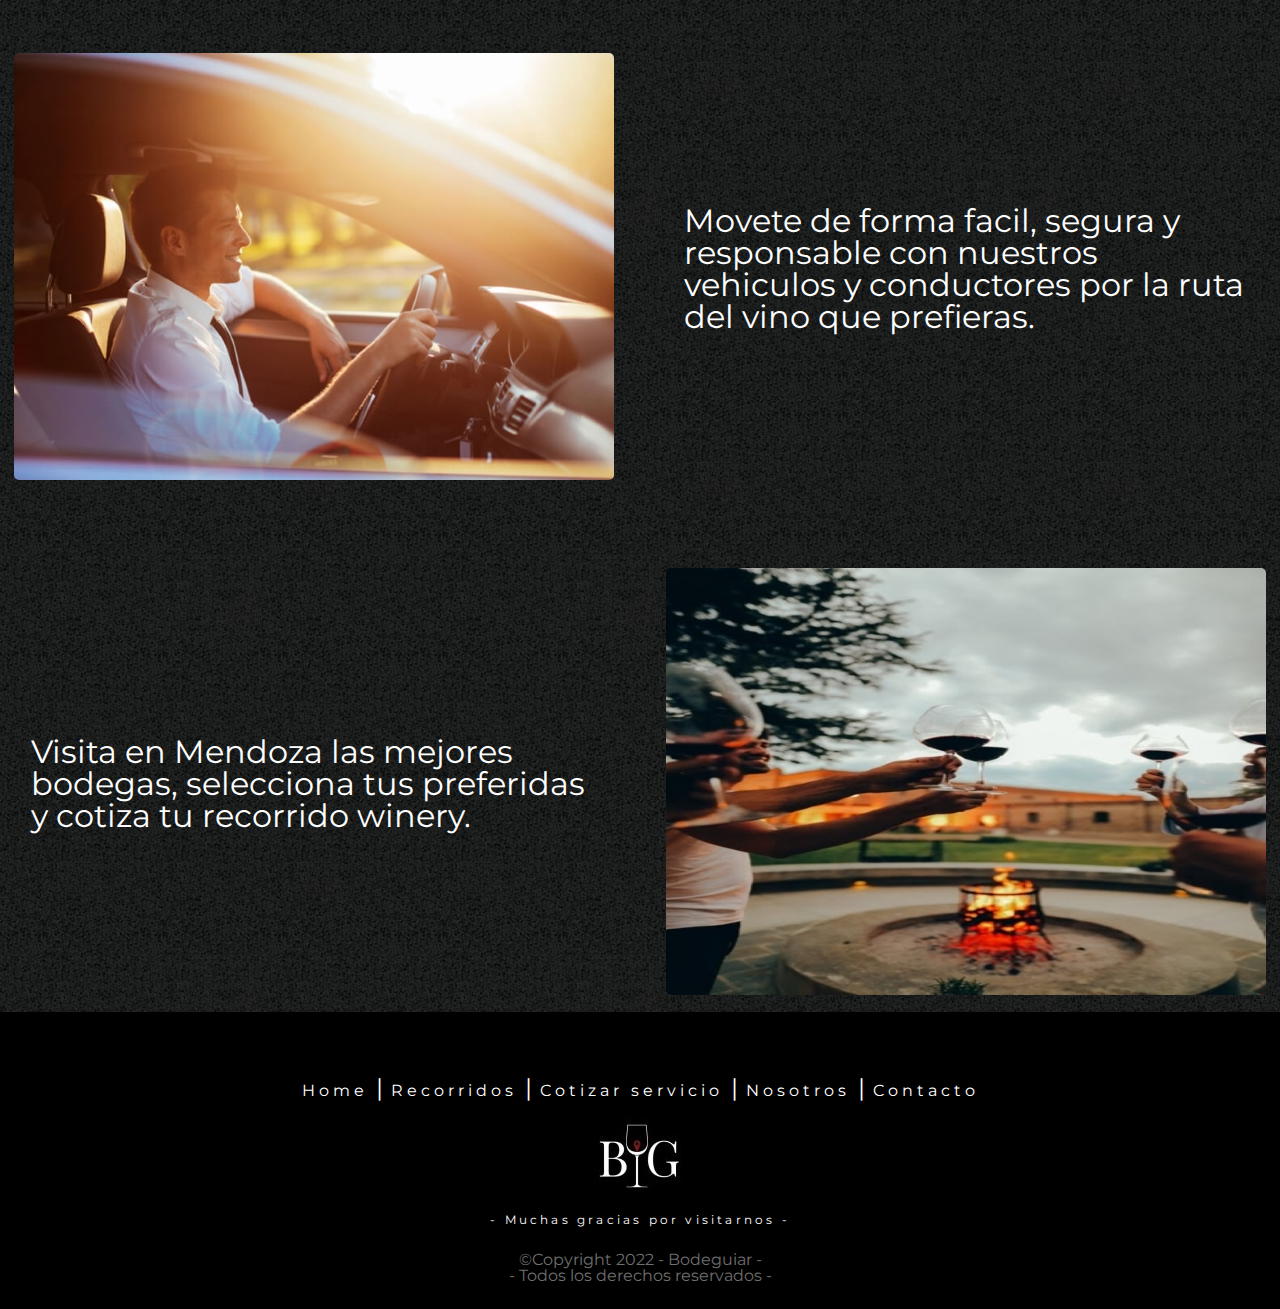
==== commit 18abc1e5: "Modifico responsive y sass" ====
--- a/index.html
+++ b/index.html
@@ -7,12 +7,12 @@
     <meta name="viewport" content="width=device-width, initial-scale=1.0">
     <title>BodeGuíar</title>
     <link rel="shortcut icon" href="./Imagenes/Icon/autoIcon.png" type="image/x-icon">
-    <link rel="stylesheet" href="./CSS/reset.css">
+    
     <!-- CSS bootstrap -->
     <link href="https://cdn.jsdelivr.net/npm/bootstrap@5.2.2/dist/css/bootstrap.min.css" rel="stylesheet"
         integrity="sha384-Zenh87qX5JnK2Jl0vWa8Ck2rdkQ2Bzep5IDxbcnCeuOxjzrPF/et3URy9Bv1WTRi" crossorigin="anonymous">
     <!-- CSS propio -->
-    <link rel="stylesheet" href="./CSS/Style.css">
+    <link rel="stylesheet" href="./Sass/main.css">
     <link href="https://fonts.googleapis.com/css2?family=Montserrat&display=swap" rel="stylesheet">
     
 </head>
@@ -22,24 +22,24 @@
     <header>
         <nav class="navbar navbar navbar-dark bg-black navbar-expand-lg p-4">
             <div class="container-fluid">
-              <a class="navbar-brand" href="#"><img class="logo" src="./Imagenes/Icon/BodeguiarIconC.png" alt="logo"></a>
+              <a class="navbar-brand" href="./index.html"><img class="logo" src="./Imagenes/Icon/BodeguiarIconC.png" alt="logo"></a>
               <button class="navbar-toggler" type="button" data-bs-toggle="collapse" data-bs-target="#navbarSupportedContent"
                 aria-controls="navbarSupportedContent" aria-expanded="false" aria-label="Toggle navigation">
                 <span class="navbar-toggler-icon light"></span>
               </button>
               <div class="collapse navbar-collapse" id="navbarSupportedContent">
-                <ul class="navbar-nav me-auto mb-2 mb-lg-0">
+                <ul class="navbar-nav me-auto mb-2 mb-lg-0 ps-xl-5">
                   <li class="nav-item">
-                    <a class="nav-link link-light active ps-5" aria-current="page" href="./index.html">Home <span> | </span> </a>
+                    <a class="nav-link link-light active " aria-current="page" href="./index.html">Home <span class="navTop__barra"> | </span> </a>
                   </li>
                   <li class="nav-item">
-                    <a class="nav-link link-light" href="./Pages/recorridos.html">Recorridos <span> | </span></a>
+                    <a class="nav-link link-light" href="./Pages/recorridos.html">Recorridos <span class="navTop__barra"> | </span></a>
                   </li>
                   <li class="nav-item">
-                    <a class="nav-link link-light" href="./Pages/cotizar.html">Cotizar servicio <span> | </span></a>
+                    <a class="nav-link link-light" href="./Pages/cotizar.html">Cotizar servicio <span class="navTop__barra"> | </span></a>
                   </li>
                   <li class="nav-item">
-                    <a class="nav-link link-light" href="./Pages/nosotros.html">Nosotros <span> | </span></a>
+                    <a class="nav-link link-light" href="./Pages/nosotros.html">Nosotros <span class="navTop__barra"> | </span></a>
                   </li>
                   <li class="nav-item">
                     <a class="nav-link link-light" href="./pages/contacto.html">Contacto</a>
@@ -66,22 +66,22 @@
                 <div class="carousel-inner">
                     <div class="carousel-item active" data-bs-interval="1000">
                         <img src="./Imagenes/carrusel/carruselPortada.jpg" class="d-block w-100" alt="...">
-                        <div class="carousel-caption d-none d-md-block">
-                            <h5 class="TituloPrincipal">MENDOZA</h5>
+                        <div class="carousel-caption d-none d-xl-block">
+                            <h5 class="titulo__portada">MENDOZA</h5>
                             <p class="winery">winery</p>
                         </div>
                     </div>
                     <div class="carousel-item" data-bs-interval="1000">
                         <img src="./Imagenes/carrusel/carrusel2.jpg" class="d-block w-100" alt="...">
-                        <div class="carousel-caption d-none d-md-block">
-                            <h5 class="TituloPrincipal">MENDOZA</h5>
+                        <div class="carousel-caption d-none d-xl-block">
+                            <h5 class="titulo__portada">MENDOZA</h5>
                             <p class="winery">winery</p>
                         </div>
                     </div>
                     <div class="carousel-item" data-bs-interval="1000">
                         <img src="./Imagenes/carrusel/carruselFin.jpg" class="d-block w-100" alt="...">
-                        <div class="carousel-caption d-none d-md-block">
-                            <h5 class="TituloPrincipal">MENDOZA</h5>
+                        <div class="carousel-caption d-none d-xl-block">
+                            <h5 class="titulo__portada" >MENDOZA</h5>
                             <p class="winery">winery</p>
                         </div>
                     </div>
@@ -100,42 +100,38 @@
         </div>
     </main>
 
-    <section id="titulo">
-        <div class="tituloServicio">
+    <section id="tituloIndex">
+        <div class="titulo__servicio">
             <h1> TRASLADOS A BODEGAS</h1>
         </div>
     </section>
 
 
     <section id="servicio">
-
-
-
+    
         <div class="imgChofer">
-            <img src="./Imagenes/Transporte/Chofer.jpeg" class="img-thumbnail" class="img-fluid" alt="chofer">
+            <img src="./Imagenes/Transporte/Chofer.jpeg" class="img-fluid" alt="chofer">
         </div>
-
+    
         <div class="textoChofer">
-            <p> Movete de forma facil, segura y responsable con nuestros vehiculos y conductores por la ruta del vino
-                que prefieras.</p>
+            <p> Movete de forma facil, segura y responsable con nuestros vehiculos y conductores por la ruta del vino que prefieras.</p>
         </div>
-
+    
         <div class="textoCopas">
             <p> Visita en Mendoza las mejores bodegas, selecciona tus preferidas y cotiza tu recorrido winery.</p>
         </div>
-
+    
         <div class="imgCopas">
-            <img src="./Imagenes/copas/Copas.jpeg" class="img-thumbnail" class="img-fluid" alt="copas">
+            <img src="./Imagenes/copas/Copas.jpeg" class="img-fluid" alt="copas">
         </div>
-
-
+    
     </section>
 
     
 
 
     <footer id="footer">
-        <nav class="menuInferior">
+        <nav class="nav__foot">
             <ul>
                 <li><a href="./index.html">Home <span>|</span></a></li>
                 <li><a href="./Pages/recorridos.html">Recorridos <span>|</span></a></li>
@@ -145,7 +141,7 @@
             </ul>
         </nav>
 
-        <div class="imagenLogoFoot">
+        <div class="img__logFoot">
             <img src="./Imagenes/Icon/Icon.jpeg" class="img-fluid" alt="Logo">
         </div>
 
--- a/Sass/main.css
+++ b/Sass/main.css
@@ -0,0 +1,430 @@
+@charset "UTF-8";
+/* Reset */
+/* http://meyerweb.com/eric/tools/css/reset/ 
+   v2.0 | 20110126
+   License: none (public domain)
+*/
+html, body, div, span, applet, object, iframe,
+h1, h2, h3, h4, h5, h6, p, blockquote, pre,
+a, abbr, acronym, address, big, cite, code,
+del, dfn, em, img, ins, kbd, q, s, samp,
+small, strike, strong, sub, sup, tt, var,
+b, u, i, center,
+dl, dt, dd, ol, ul, li,
+fieldset, form, label, legend,
+table, caption, tbody, tfoot, thead, tr, th, td,
+article, aside, canvas, details, embed,
+figure, figcaption, footer, header, hgroup,
+menu, nav, output, ruby, section, summary,
+time, mark, audio, video {
+  margin: 0;
+  padding: 0;
+  border: 0;
+  font-size: 100%;
+  font: inherit;
+  vertical-align: baseline;
+}
+
+/* HTML5 display-role reset for older browsers */
+article, aside, details, figcaption, figure,
+footer, header, hgroup, menu, nav, section {
+  display: block;
+}
+
+body {
+  line-height: 1;
+}
+
+ol, ul {
+  list-style: none;
+}
+
+blockquote, q {
+  quotes: none;
+}
+
+blockquote:before, blockquote:after,
+q:before, q:after {
+  content: "";
+  content: none;
+}
+
+table {
+  border-collapse: collapse;
+  border-spacing: 0;
+}
+
+* {
+  box-sizing: border-box;
+}
+
+/* vars */
+/* cierre vars */
+/* footer */
+#footer {
+  background-color: black;
+  color: white;
+  text-align: center;
+  width: 100%;
+}
+#footer .nav__foot {
+  padding-top: 5%;
+}
+#footer .nav__foot ul li {
+  display: inline;
+  letter-spacing: 0.25rem;
+}
+#footer .nav__foot ul li a {
+  text-decoration: none;
+  color: white;
+}
+#footer .nav__foot ul li a span {
+  font-size: 1.5rem;
+  color: white;
+}
+#footer .nav__foot ul li a:hover {
+  color: crimson;
+}
+#footer .img__logFoot {
+  padding: 1%;
+}
+#footer .copy {
+  padding: 2%;
+  color: rgba(255, 255, 255, 0.4392156863);
+}
+#footer .gracias {
+  font-size: 0.75rem;
+  letter-spacing: 0.2rem;
+}
+
+/* Responsive */
+@media (min-width: 200px) and (max-width: 768px) {
+  #servicio {
+    grid-template-rows: repeat 4, auto;
+    gap: 2%;
+  }
+  #servicio .imgChofer {
+    grid-column: 1/3;
+    grid-row: 1/2;
+  }
+  #servicio .textoChofer {
+    grid-column: 1/3;
+    grid-row: 2/3;
+  }
+  #servicio .imgCopas {
+    grid-column: 1/3;
+    grid-row: 3/4;
+  }
+  #servicio .textoCopas {
+    grid-column: 1/3;
+    grid-row: 4/5;
+  }
+}
+@media (max-width: 1200px) {
+  html {
+    font-size: 80%;
+  }
+  .navTop__barra {
+    display: none;
+  }
+  img.imgNosotros {
+    margin: 0% 20%;
+    width: 60%;
+    border-radius: 5px;
+  }
+}
+@media (max-width: 525px) {
+  #forms {
+    grid-template-columns: 1fr;
+  }
+  #multilinea {
+    width: 95%;
+  }
+  iframe.mapa {
+    width: 80%;
+  }
+  .imgModalidad {
+    width: 100%;
+  }
+}
+/* html */
+h1 {
+  font-size: 3rem;
+}
+
+h2 {
+  font-size: 2rem;
+}
+
+/* home */
+body {
+  width: 100%;
+  color: white;
+  font-family: "Montserrat", sans-serif;
+  background-image: url(../Imagenes/background/bg.jpg);
+}
+body #portada {
+  width: 100%;
+  height: auto;
+  background-color: black;
+}
+body #portada .titulo__portada {
+  letter-spacing: 5rem;
+  font-size: 5rem;
+}
+body #portada .carousel-caption h5:hover {
+  color: gainsboro;
+}
+body #portada .winery {
+  font-size: 2rem;
+  letter-spacing: 2rem;
+  padding-top: 1rem;
+}
+body #tituloIndex {
+  margin: 2% 5%;
+  border: 3px solid;
+  border-radius: 5px;
+  background: linear-gradient(#621f80, #0c0808);
+}
+body #tituloIndex .titulo__servicio {
+  text-align: center;
+  padding: 1% 0%;
+}
+body #servicio {
+  display: grid;
+  width: 100%;
+  height: auto;
+  font-size: 2rem;
+  grid-template-columns: auto auto;
+  grid-template-rows: auto auto;
+  gap: 2%;
+}
+body .imgChofer {
+  grid-column: 1/2;
+  grid-row: 1/2;
+  justify-self: center;
+  padding: 5%;
+}
+body .imgChofer .img-fluid {
+  border-radius: 5px;
+}
+body .textoChofer {
+  grid-column: 2/3;
+  grid-row: 1/2;
+  align-self: center;
+  padding-left: 5%;
+  padding-right: 5%;
+}
+body .textoCopas {
+  grid-column: 1/2;
+  grid-row: 2/3;
+  align-self: center;
+  padding: 5%;
+}
+body .imgCopas {
+  grid-column: 2/3;
+  grid-row: 2/3;
+  justify-self: center;
+  padding: 5%;
+}
+body .imgCopas .img-fluid {
+  border-radius: 5px;
+}
+
+/* recorridos */
+#recorridos {
+  width: 100%;
+  height: auto;
+}
+#recorridos .titular__2 {
+  border: 2px solid;
+  border-radius: 5px;
+  background: linear-gradient(#621f80, #0c0808);
+  text-align: center;
+  font-size: 2rem;
+  margin: 2% 3%;
+  padding: 1%;
+  font-weight: bold;
+  font-style: normal;
+  letter-spacing: 0.2rem;
+}
+#recorridos .titular__h1 {
+  text-align: center;
+  font-size: 1.5rem;
+}
+
+.circuito {
+  margin: 5% 1%;
+}
+.circuito:hover {
+  box-shadow: #664d03 1px 1px 35px 1px;
+  transition: all 1s;
+  background-image: url(../Imagenes/background/montaña.jpg);
+  background-repeat: no-repeat;
+  background-position: bottom;
+  opacity: 0.7;
+  color: white;
+}
+.circuito .imgCircuito {
+  width: 100%;
+  height: auto;
+  border-radius: 40px;
+}
+
+.proximamente {
+  text-align: center;
+  padding-top: 3%;
+  padding-bottom: 3%;
+}
+
+/* cotizar ruta */
+#modalidad {
+  padding: 2%;
+}
+#modalidad h2 {
+  font-size: 3rem;
+  text-align: center;
+  padding: 3%;
+}
+#modalidad .titular__h1 {
+  text-align: center;
+  font-size: 1.8rem;
+}
+
+#cotizar {
+  justify-items: center;
+  width: 100%;
+  height: auto;
+  padding: 3%;
+}
+#cotizar .titular__h3 {
+  font-size: 2rem;
+  padding: 5% 2%;
+  text-align: center;
+}
+#cotizar .imgModalidad {
+  width: 450px;
+  height: 320px;
+  border-radius: 10px;
+}
+#cotizar .imgModalidad:hover {
+  box-shadow: #6c6c6c 1px 1px 35px 1px;
+  transition: all 0.3s;
+}
+#cotizar .textoMod p {
+  font-size: 1.2rem;
+  padding: 2%;
+}
+#cotizar .textoComp p {
+  font-size: 1.2rem;
+  padding: 2%;
+}
+
+.reservar {
+  padding: 7% 2%;
+  text-align: left;
+}
+.reservar .tituloReserva {
+  padding: 3%;
+  font-size: 1.5rem;
+}
+.reservar ul li {
+  display: block;
+  padding: 1%;
+  text-align: left;
+}
+.reservar ul li a {
+  color: crimson;
+}
+
+/* Nosotros */
+#nosotros {
+  width: 100%;
+  height: auto;
+}
+#nosotros .titular__nosotros {
+  font-size: 3rem;
+  padding: 2%;
+  text-align: center;
+}
+#nosotros p {
+  margin-top: 2%;
+  font-size: 2rem;
+}
+#nosotros img.imgNosotros {
+  border-radius: 5px;
+}
+
+.container__padd {
+  width: 100%;
+  height: 50vh;
+}
+
+/* Contacto */
+.calidad {
+  text-align: center;
+  padding: 2%;
+}
+
+#forms {
+  width: 100%;
+  height: auto;
+  display: grid;
+  grid-template-columns: 1fr 1fr 1fr;
+  grid-template-rows: auto auto auto auto;
+  gap: 10%;
+  justify-content: center;
+  align-items: center;
+  margin-top: 2%;
+}
+#forms .name {
+  grid-row: 1/2;
+  grid-column: 2/3;
+}
+#forms .email {
+  grid-row: 2/3;
+  grid-column: 2/3;
+}
+#forms .mje {
+  grid-row: 3/4;
+  grid-column: 2/3;
+}
+#forms .boton {
+  grid-row: 4/5;
+  grid-column: 2/3;
+}
+#forms input {
+  background-color: hwb(185deg 83% 11%/9%);
+  border: 1px #7a7a83 solid;
+  border-radius: 5px;
+}
+#forms .boton input {
+  background-color: white;
+  color: black;
+}
+#forms .boton input.borrar:hover {
+  background-color: red;
+  color: whitesmoke;
+}
+#forms .boton input.enviar:hover {
+  background-color: green;
+  color: whitesmoke;
+}
+#forms input:hover {
+  color: black;
+  border: 1px #7a7a83 solid;
+  border-radius: 5px;
+  background-color: whitesmoke;
+}
+#forms textarea {
+  color: whitesmoke;
+  border: 1px #7a7a83 solid;
+  border-radius: 5px;
+  background-color: hwb(185deg 83% 11%/9%);
+}
+
+.ubicacion {
+  margin-top: 10%;
+  padding-bottom: 3%;
+  font-size: 1.5rem;
+}/*# sourceMappingURL=main.css.map */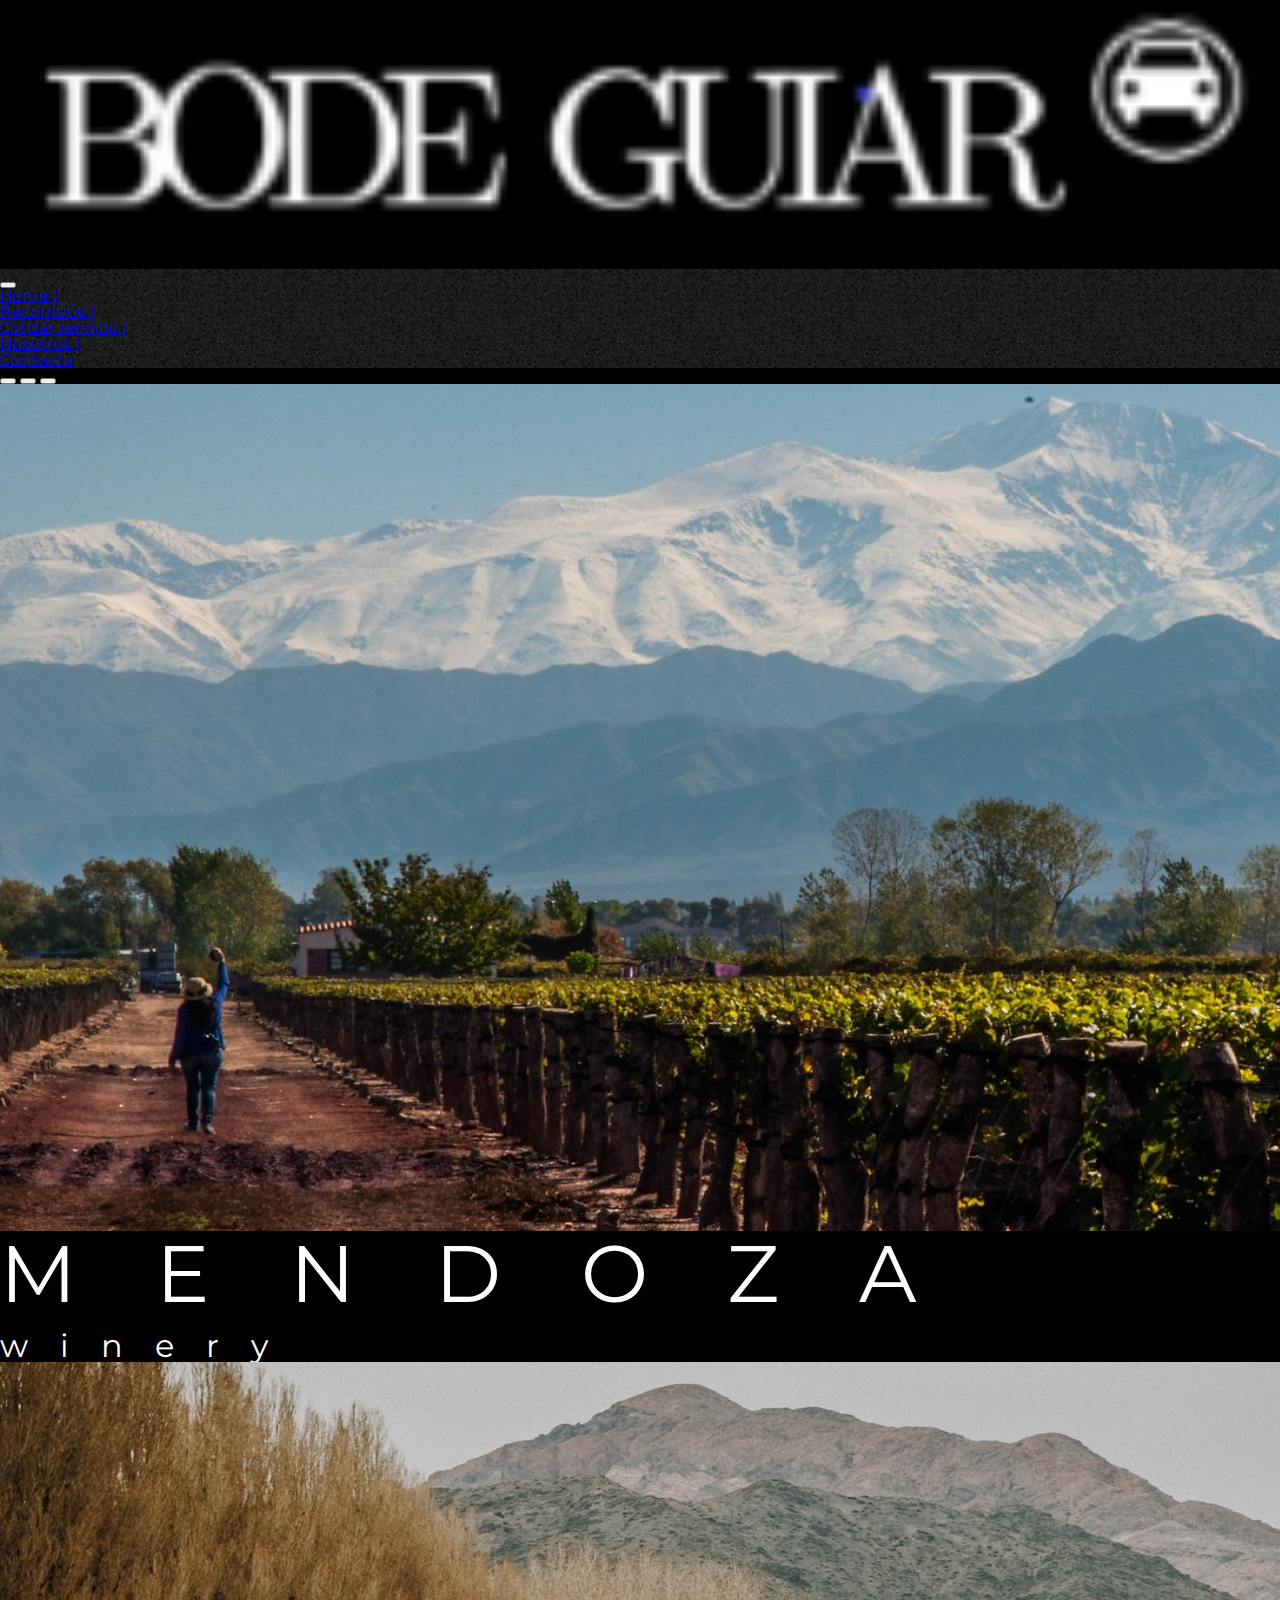
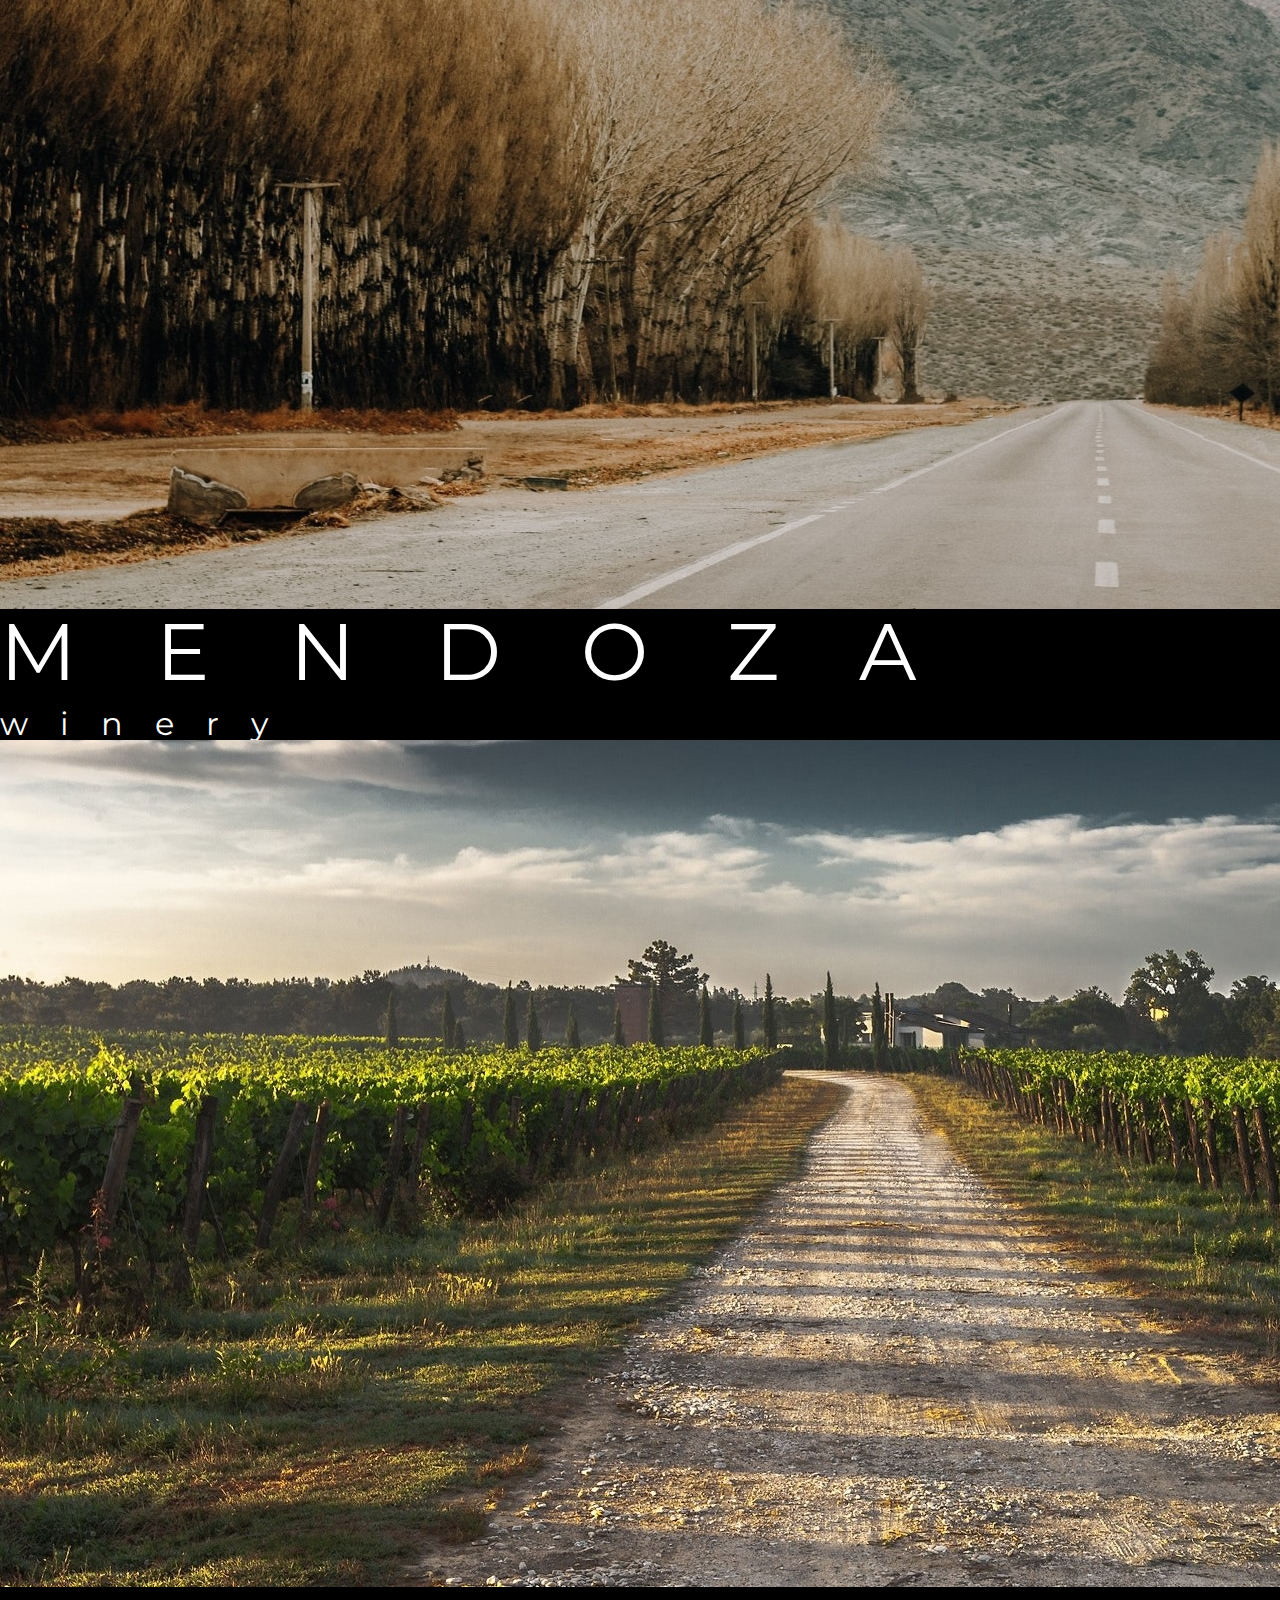
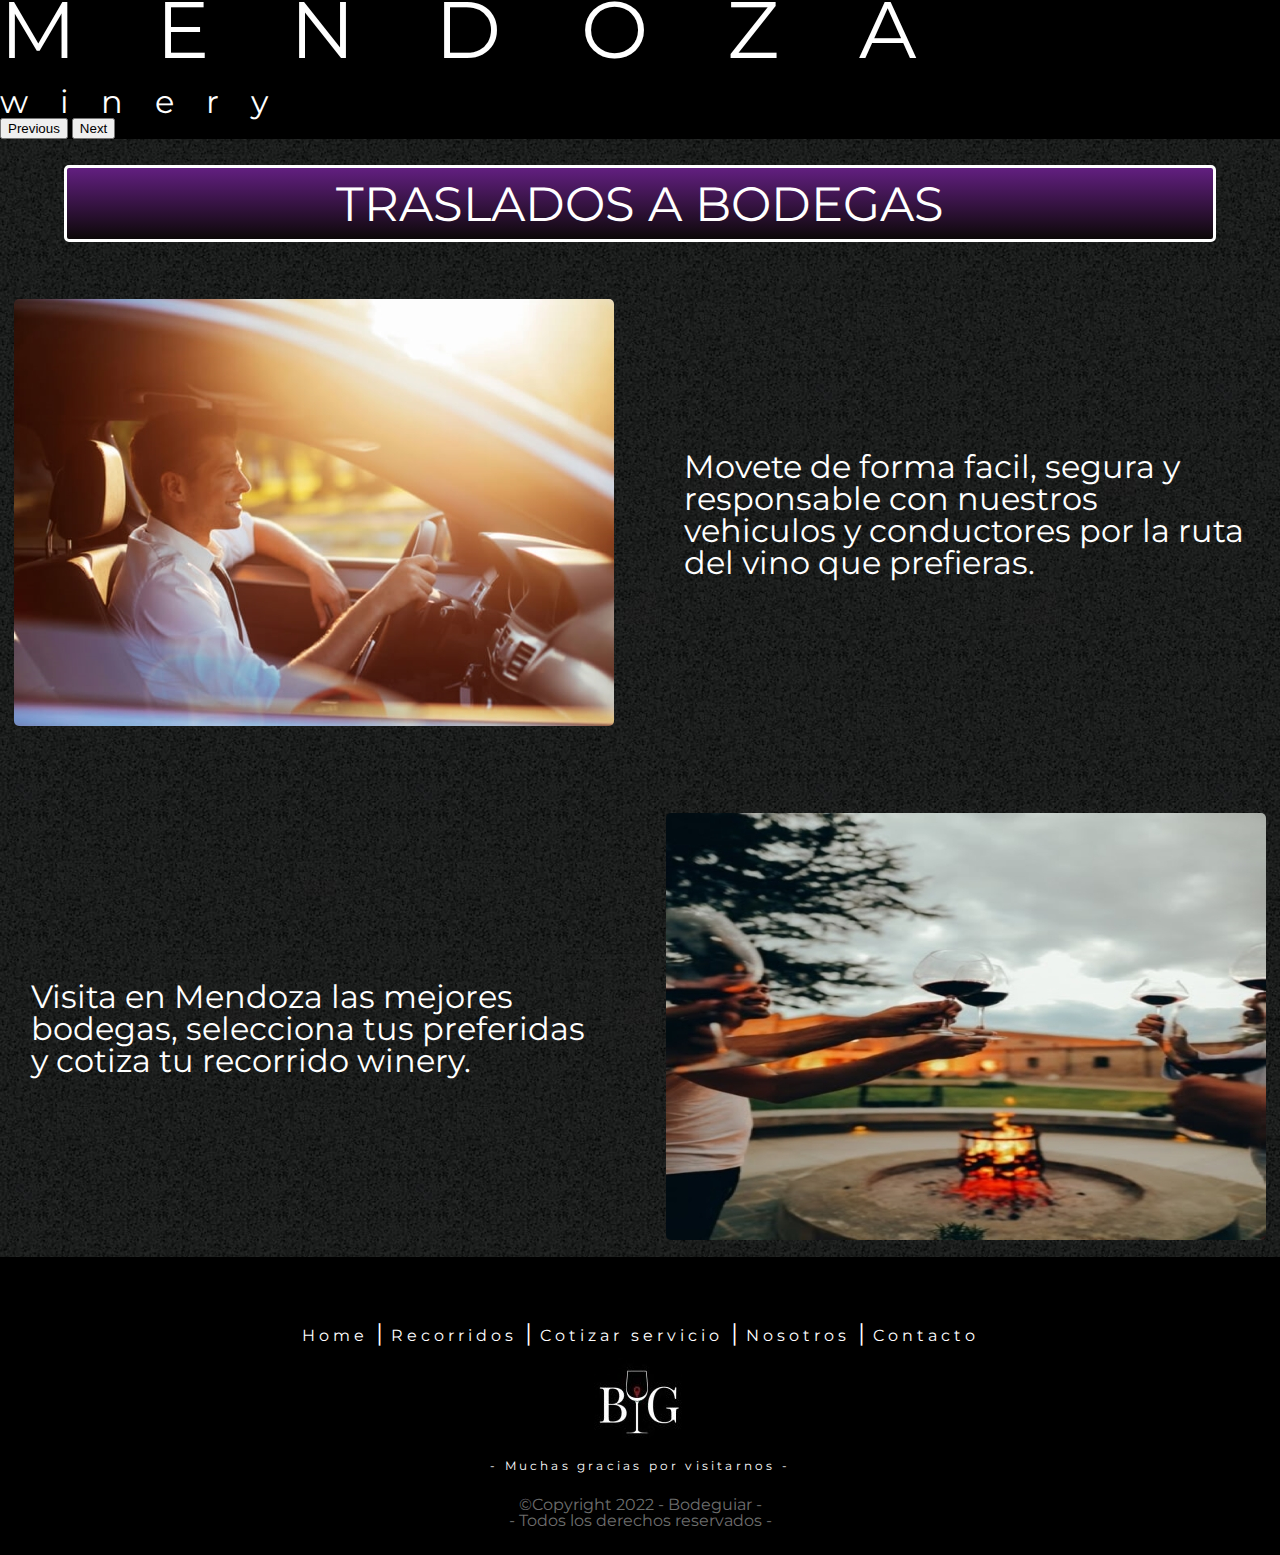
==== commit 390cb0d8: "Agrego tags CEO y modificaciones de style" ====
--- a/index.html
+++ b/index.html
@@ -5,22 +5,25 @@
     <meta charset="UTF-8">
     <meta http-equiv="X-UA-Compatible" content="IE=edge">
     <meta name="viewport" content="width=device-width, initial-scale=1.0">
-    <title>BodeGuíar</title>
+    <meta name="author" content="Lucas Abrigo">
+    <meta name="description"content="Bodeguiar es un servicio de traslados a bodegas en Mendoza, donde podras recorrer los caminos del vino de forma individual o compartida">
+    <meta name="keywords" content="traslados, bodegas, vinos, caminos, Mendoza, finca, viñedo">
+    <title>BodeGuíar | Inicio</title>
     <link rel="shortcut icon" href="./Imagenes/Icon/autoIcon.png" type="image/x-icon">
-    
     <!-- CSS bootstrap -->
     <link href="https://cdn.jsdelivr.net/npm/bootstrap@5.2.2/dist/css/bootstrap.min.css" rel="stylesheet"
         integrity="sha384-Zenh87qX5JnK2Jl0vWa8Ck2rdkQ2Bzep5IDxbcnCeuOxjzrPF/et3URy9Bv1WTRi" crossorigin="anonymous">
-    <!-- CSS propio -->
+    <!-- CSS -->
     <link rel="stylesheet" href="./Sass/main.css">
+    <!-- Fonts -->
     <link href="https://fonts.googleapis.com/css2?family=Montserrat&display=swap" rel="stylesheet">
-    
+
 </head>
 
 <body>
 
     <header>
-        <nav class="navbar navbar navbar-dark bg-black navbar-expand-lg p-4">
+        <nav class="navbar navbar navbar-dark bg-black navbar-expand-xl p-4">
             <div class="container-fluid">
               <a class="navbar-brand" href="./index.html"><img class="logo" src="./Imagenes/Icon/BodeguiarIconC.png" alt="logo"></a>
               <button class="navbar-toggler" type="button" data-bs-toggle="collapse" data-bs-target="#navbarSupportedContent"
@@ -51,7 +54,7 @@
         
     </header>
 
-
+    
     <main id="portada">
         <div class="container-fluid">
             <div id="carouselExampleCaptions" class="carousel slide carousel-fade" data-bs-ride="false">
@@ -65,21 +68,21 @@
                 </div>
                 <div class="carousel-inner">
                     <div class="carousel-item active" data-bs-interval="1000">
-                        <img src="./Imagenes/carrusel/carruselPortada.jpg" class="d-block w-100" alt="...">
+                        <img src="./Imagenes/carrusel/carruselPortada.jpg" class="d-block w-100" alt="portada">
+                        <div class="carousel-caption">
+                            <h5 class="titulo__portada">MENDOZA</h5>
+                            <p class="winery">winery</p>
+                        </div>
+                    </div>
+                    <div class="carousel-item" data-bs-interval="1000">
+                        <img src="./Imagenes/carrusel/carrusel2.jpg" class="d-block w-100" alt="carruselDos">
                         <div class="carousel-caption d-none d-xl-block">
                             <h5 class="titulo__portada">MENDOZA</h5>
                             <p class="winery">winery</p>
                         </div>
                     </div>
                     <div class="carousel-item" data-bs-interval="1000">
-                        <img src="./Imagenes/carrusel/carrusel2.jpg" class="d-block w-100" alt="...">
-                        <div class="carousel-caption d-none d-xl-block">
-                            <h5 class="titulo__portada">MENDOZA</h5>
-                            <p class="winery">winery</p>
-                        </div>
-                    </div>
-                    <div class="carousel-item" data-bs-interval="1000">
-                        <img src="./Imagenes/carrusel/carruselFin.jpg" class="d-block w-100" alt="...">
+                        <img src="./Imagenes/carrusel/carruselFin.jpg" class="d-block w-100" alt="carruselFin">
                         <div class="carousel-caption d-none d-xl-block">
                             <h5 class="titulo__portada" >MENDOZA</h5>
                             <p class="winery">winery</p>
--- a/Sass/main.css
+++ b/Sass/main.css
@@ -98,10 +98,24 @@
 }
 
 /* Responsive */
-@media (min-width: 200px) and (max-width: 768px) {
+@media (max-width: 525px) {
+  html {
+    font-size: 50%;
+  }
+  .logo {
+    width: 70%;
+  }
+  .navTop__barra {
+    display: none;
+  }
+  .titulo__portada {
+    letter-spacing: 1.5rem;
+    font-size: 2.5rem;
+  }
   #servicio {
     grid-template-rows: repeat 4, auto;
     gap: 2%;
+    margin-bottom: 10%;
   }
   #servicio .imgChofer {
     grid-column: 1/3;
@@ -119,31 +133,110 @@
     grid-column: 1/3;
     grid-row: 4/5;
   }
-}
-@media (max-width: 1200px) {
+  #forms {
+    grid-template-columns: 1fr;
+  }
+  .navTop__barra {
+    display: none;
+  }
+  #multilinea {
+    width: 95%;
+  }
+  iframe.mapa {
+    width: 80%;
+  }
+  #cotizar .imgModalidad {
+    width: 225px;
+    height: 160px;
+    border-radius: 10px;
+  }
+}
+@media (min-width: 526px) and (max-width: 768px) {
+  html {
+    font-size: 60%;
+  }
+  .logo {
+    width: 80%;
+  }
+  .navTop__barra {
+    display: none;
+  }
+  .titulo__portada {
+    letter-spacing: 2rem;
+    font-size: 3rem;
+  }
+  #servicio {
+    grid-template-rows: repeat 4, auto;
+    gap: 2%;
+    margin-bottom: 10%;
+  }
+  #servicio .imgChofer {
+    grid-column: 1/3;
+    grid-row: 1/2;
+  }
+  #servicio .textoChofer {
+    grid-column: 1/3;
+    grid-row: 2/3;
+  }
+  #servicio .imgCopas {
+    grid-column: 1/3;
+    grid-row: 3/4;
+  }
+  #servicio .textoCopas {
+    grid-column: 1/3;
+    grid-row: 4/5;
+  }
+  #cotizar .imgModalidad {
+    width: 380px;
+    height: 250px;
+    border-radius: 10px;
+  }
+}
+@media (min-width: 769px) and (max-width: 1200px) {
   html {
     font-size: 80%;
   }
   .navTop__barra {
     display: none;
+  }
+  .logo {
+    width: 90%;
+  }
+  .titulo__portada {
+    letter-spacing: 2.5rem;
+    font-size: 4rem;
   }
   img.imgNosotros {
     margin: 0% 20%;
     width: 60%;
     border-radius: 5px;
   }
-}
-@media (max-width: 525px) {
-  #forms {
-    grid-template-columns: 1fr;
-  }
-  #multilinea {
-    width: 95%;
-  }
-  iframe.mapa {
-    width: 80%;
-  }
-  .imgModalidad {
+  #servicio {
+    margin-bottom: 2%;
+  }
+  #cotizar .imgModalidad {
+    width: 400px;
+    height: 280px;
+    border-radius: 10px;
+  }
+}
+@media (min-width: 1201px) {
+  html {
+    font-size: 100%;
+  }
+  .logo {
+    width: 100%;
+  }
+  .titulo__portada {
+    letter-spacing: 5rem;
+    font-size: 5rem;
+  }
+  #cotizar .imgModalidad {
+    width: 450px;
+    height: 320px;
+    border-radius: 10px;
+  }
+  .imgNosotros {
     width: 100%;
   }
 }
@@ -159,6 +252,7 @@
 /* home */
 body {
   width: 100%;
+  height: auto;
   color: white;
   font-family: "Montserrat", sans-serif;
   background-image: url(../Imagenes/background/bg.jpg);
@@ -167,10 +261,6 @@
   width: 100%;
   height: auto;
   background-color: black;
-}
-body #portada .titulo__portada {
-  letter-spacing: 5rem;
-  font-size: 5rem;
 }
 body #portada .carousel-caption h5:hover {
   color: gainsboro;
@@ -249,8 +339,12 @@
   letter-spacing: 0.2rem;
 }
 #recorridos .titular__h1 {
+  margin-top: 5% 2%;
   text-align: center;
   font-size: 1.5rem;
+  color: #ba00ba;
+  padding: 0% 10%;
+  line-height: 150%;
 }
 
 .circuito {
@@ -264,6 +358,7 @@
   background-position: bottom;
   opacity: 0.7;
   color: white;
+  font-weight: bolder;
 }
 .circuito .imgCircuito {
   width: 100%;
@@ -279,16 +374,30 @@
 
 /* cotizar ruta */
 #modalidad {
+  width: 100%;
+  height: auto;
   padding: 2%;
 }
 #modalidad h2 {
-  font-size: 3rem;
+  font-size: 2.5rem;
   text-align: center;
   padding: 3%;
+  border: 2px solid;
+  border-radius: 5px;
+  background: linear-gradient(#621f80, #0c0808);
+  text-align: center;
+  margin: 2% 3%;
+  font-weight: bold;
+  font-style: normal;
+  letter-spacing: 0.2rem;
 }
 #modalidad .titular__h1 {
+  margin: 5% 2%;
   text-align: center;
   font-size: 1.8rem;
+  color: #ba00ba;
+  padding: 0% 10%;
+  line-height: 150%;
 }
 
 #cotizar {
@@ -301,11 +410,9 @@
   font-size: 2rem;
   padding: 5% 2%;
   text-align: center;
-}
-#cotizar .imgModalidad {
-  width: 450px;
-  height: 320px;
+  border: 2px solid linear-gradient(#621f80, #0c0808);
   border-radius: 10px;
+  background: linear-gradient(#621f80, #0c0808);
 }
 #cotizar .imgModalidad:hover {
   box-shadow: #6c6c6c 1px 1px 35px 1px;
@@ -313,11 +420,7 @@
 }
 #cotizar .textoMod p {
   font-size: 1.2rem;
-  padding: 2%;
-}
-#cotizar .textoComp p {
-  font-size: 1.2rem;
-  padding: 2%;
+  padding: 1%;
 }
 
 .reservar {
@@ -327,6 +430,7 @@
 .reservar .tituloReserva {
   padding: 3%;
   font-size: 1.5rem;
+  color: #ba00ba;
 }
 .reservar ul li {
   display: block;
@@ -346,12 +450,19 @@
   font-size: 3rem;
   padding: 2%;
   text-align: center;
+  border: 2px solid white;
+  background-color: black;
+  color: #ba00ba;
+}
+#nosotros .h1 {
+  color: #ba00ba;
 }
 #nosotros p {
   margin-top: 2%;
   font-size: 2rem;
 }
 #nosotros img.imgNosotros {
+  margin-bottom: 5%;
   border-radius: 5px;
 }
 
@@ -363,7 +474,12 @@
 /* Contacto */
 .calidad {
   text-align: center;
-  padding: 2%;
+}
+.calidad .tituloCalidad {
+  border: 2px solid white;
+  color: #ba00ba;
+  background-color: black;
+  margin-bottom: 2%;
 }
 
 #forms {
@@ -375,7 +491,7 @@
   gap: 10%;
   justify-content: center;
   align-items: center;
-  margin-top: 2%;
+  padding: 2%;
 }
 #forms .name {
   grid-row: 1/2;
@@ -397,18 +513,29 @@
   background-color: hwb(185deg 83% 11%/9%);
   border: 1px #7a7a83 solid;
   border-radius: 5px;
+  margin-bottom: 3%;
+  margin-right: 2%;
+}
+#forms label {
+  margin-bottom: 3%;
+  margin-right: 2%;
 }
 #forms .boton input {
   background-color: white;
   color: black;
+  padding: 1%;
 }
 #forms .boton input.borrar:hover {
   background-color: red;
   color: whitesmoke;
+  padding: 2%;
+  transition: all 0.3s;
 }
 #forms .boton input.enviar:hover {
   background-color: green;
   color: whitesmoke;
+  padding: 2%;
+  transition: all 0.3s;
 }
 #forms input:hover {
   color: black;
@@ -424,7 +551,7 @@
 }
 
 .ubicacion {
-  margin-top: 10%;
+  margin-top: 15%;
   padding-bottom: 3%;
   font-size: 1.5rem;
 }/*# sourceMappingURL=main.css.map */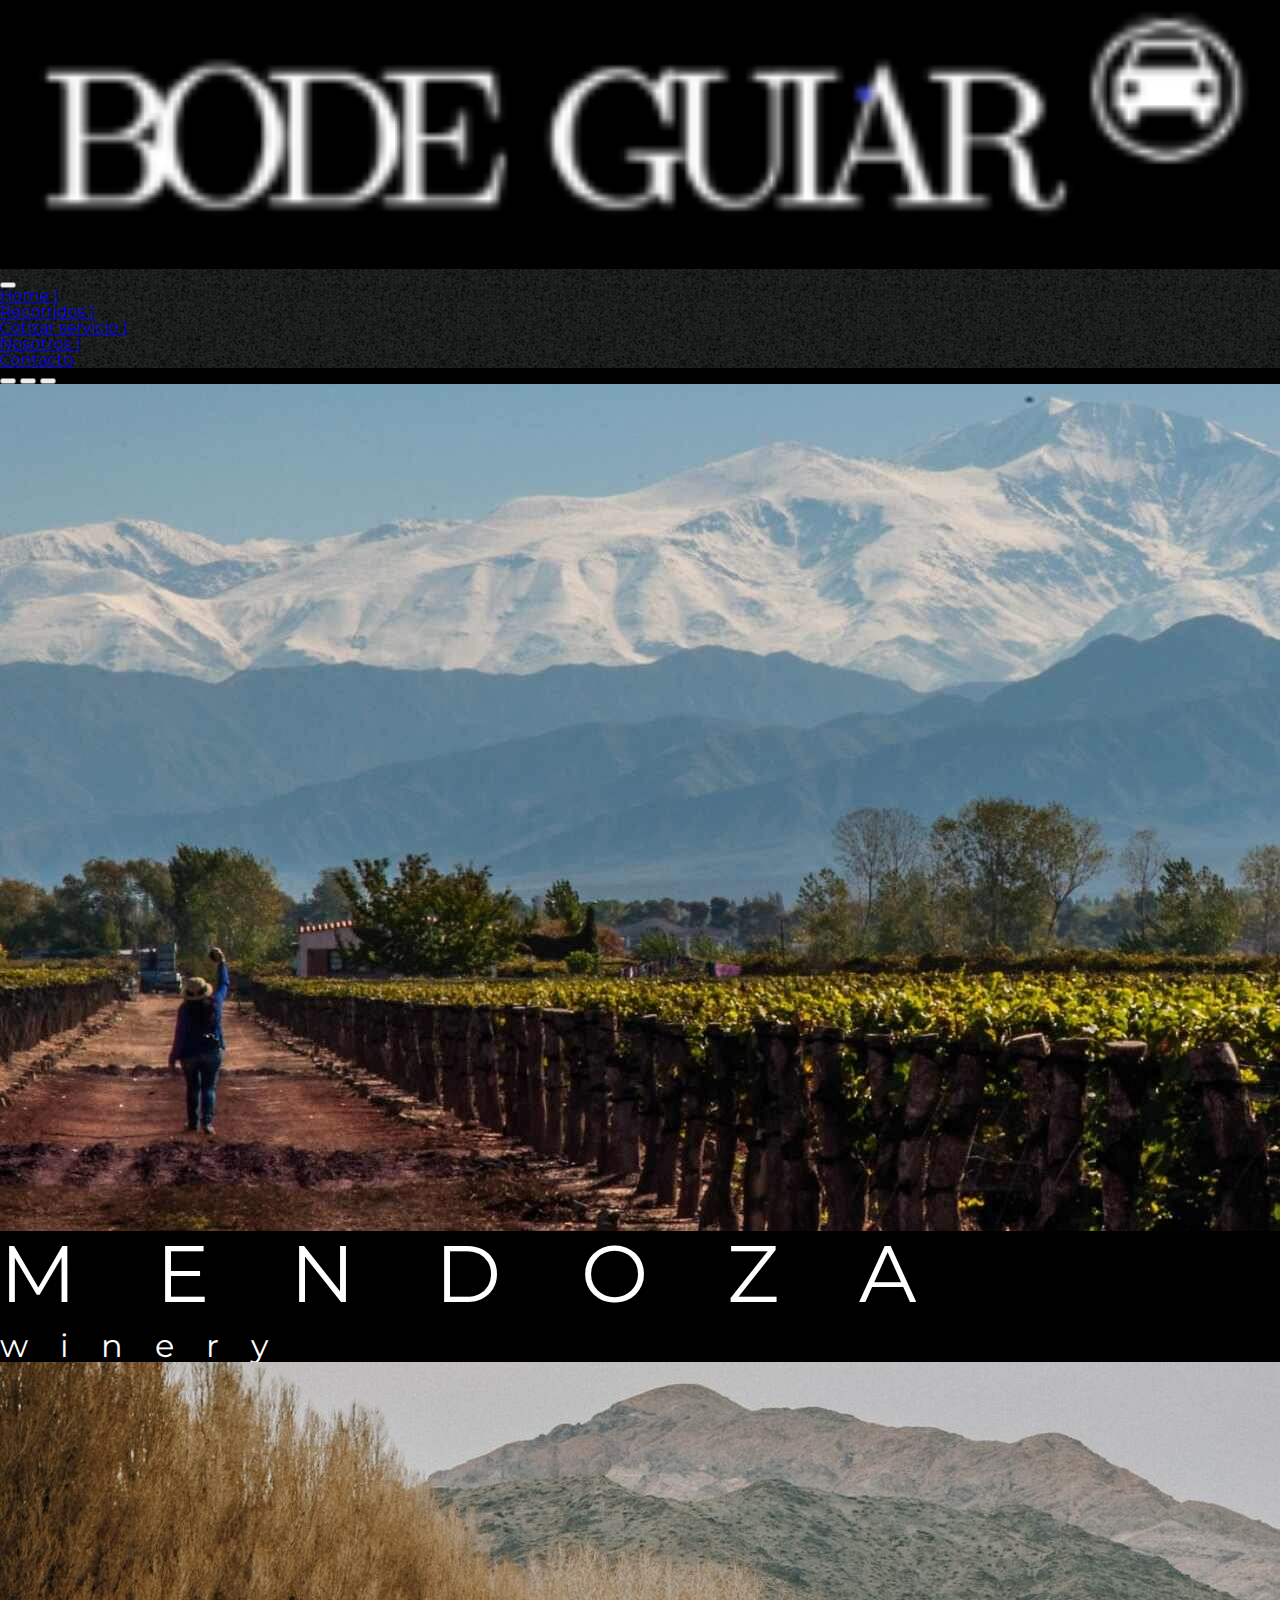
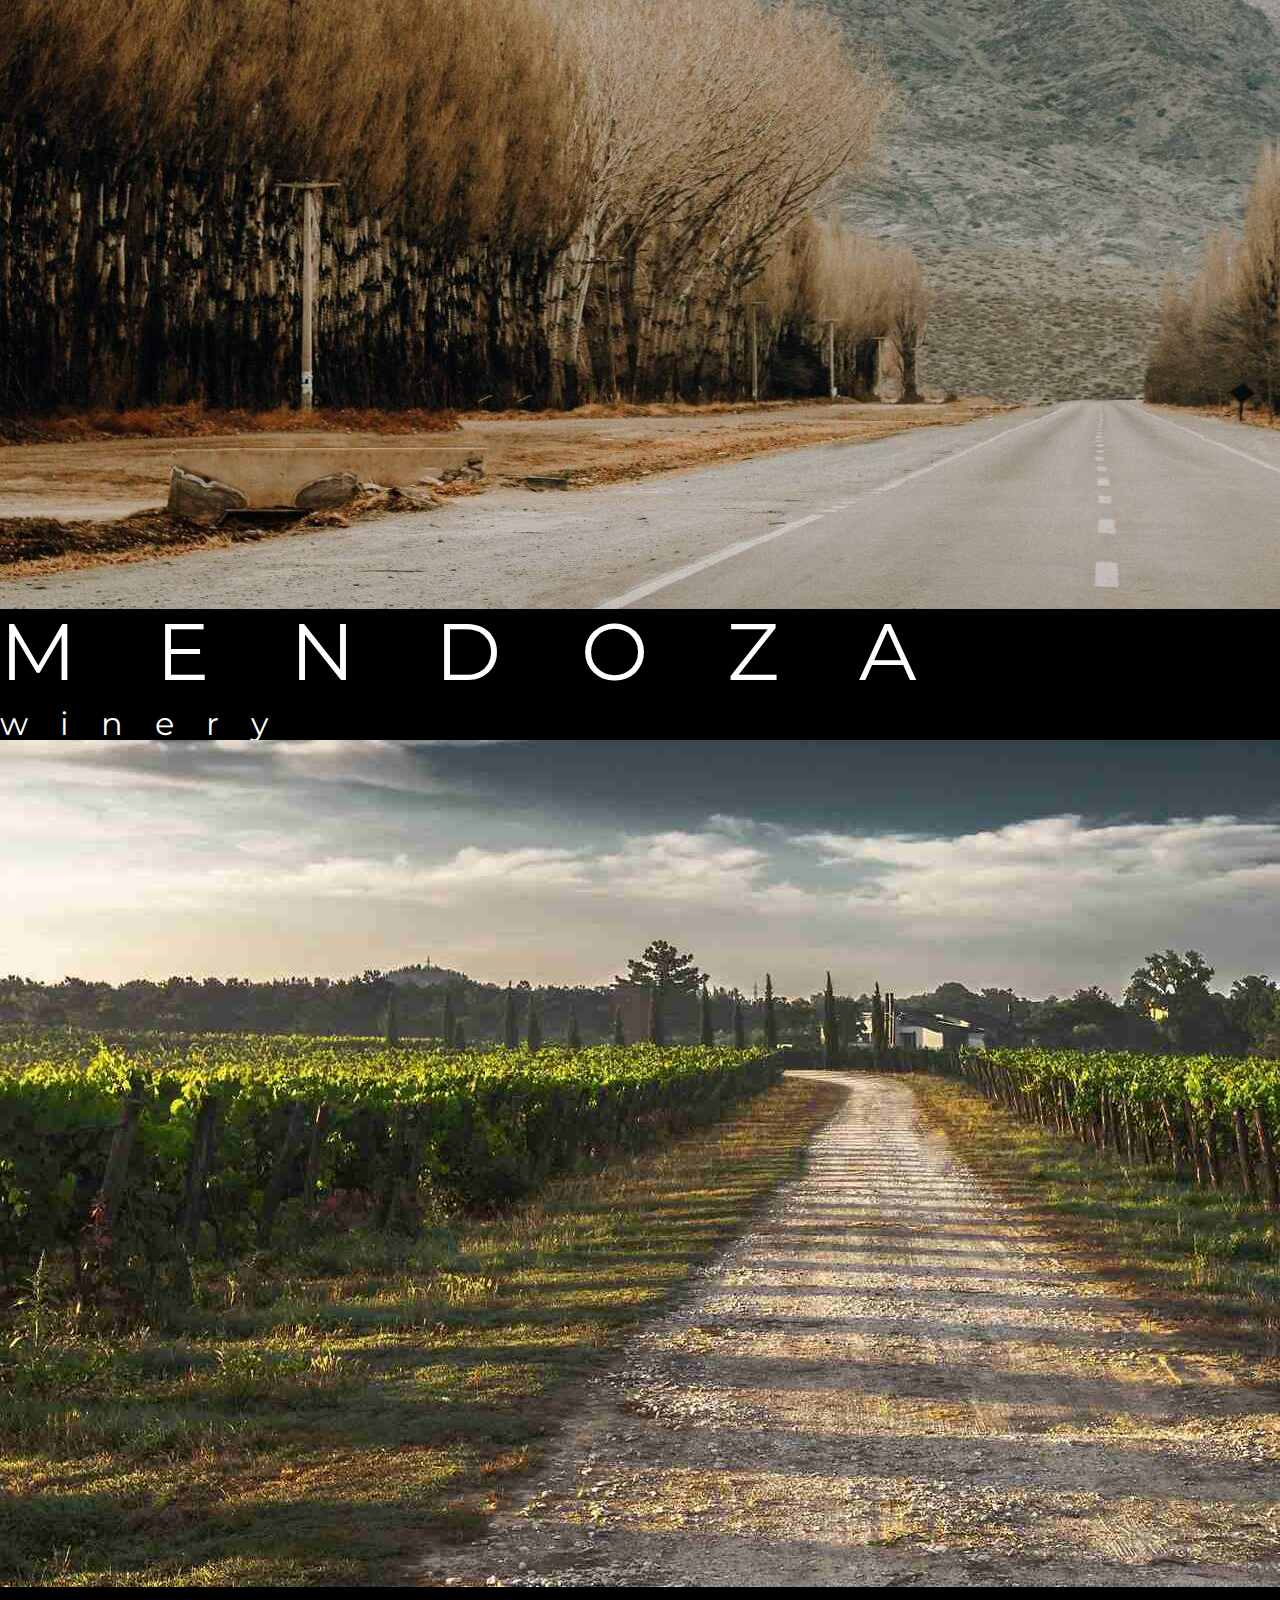
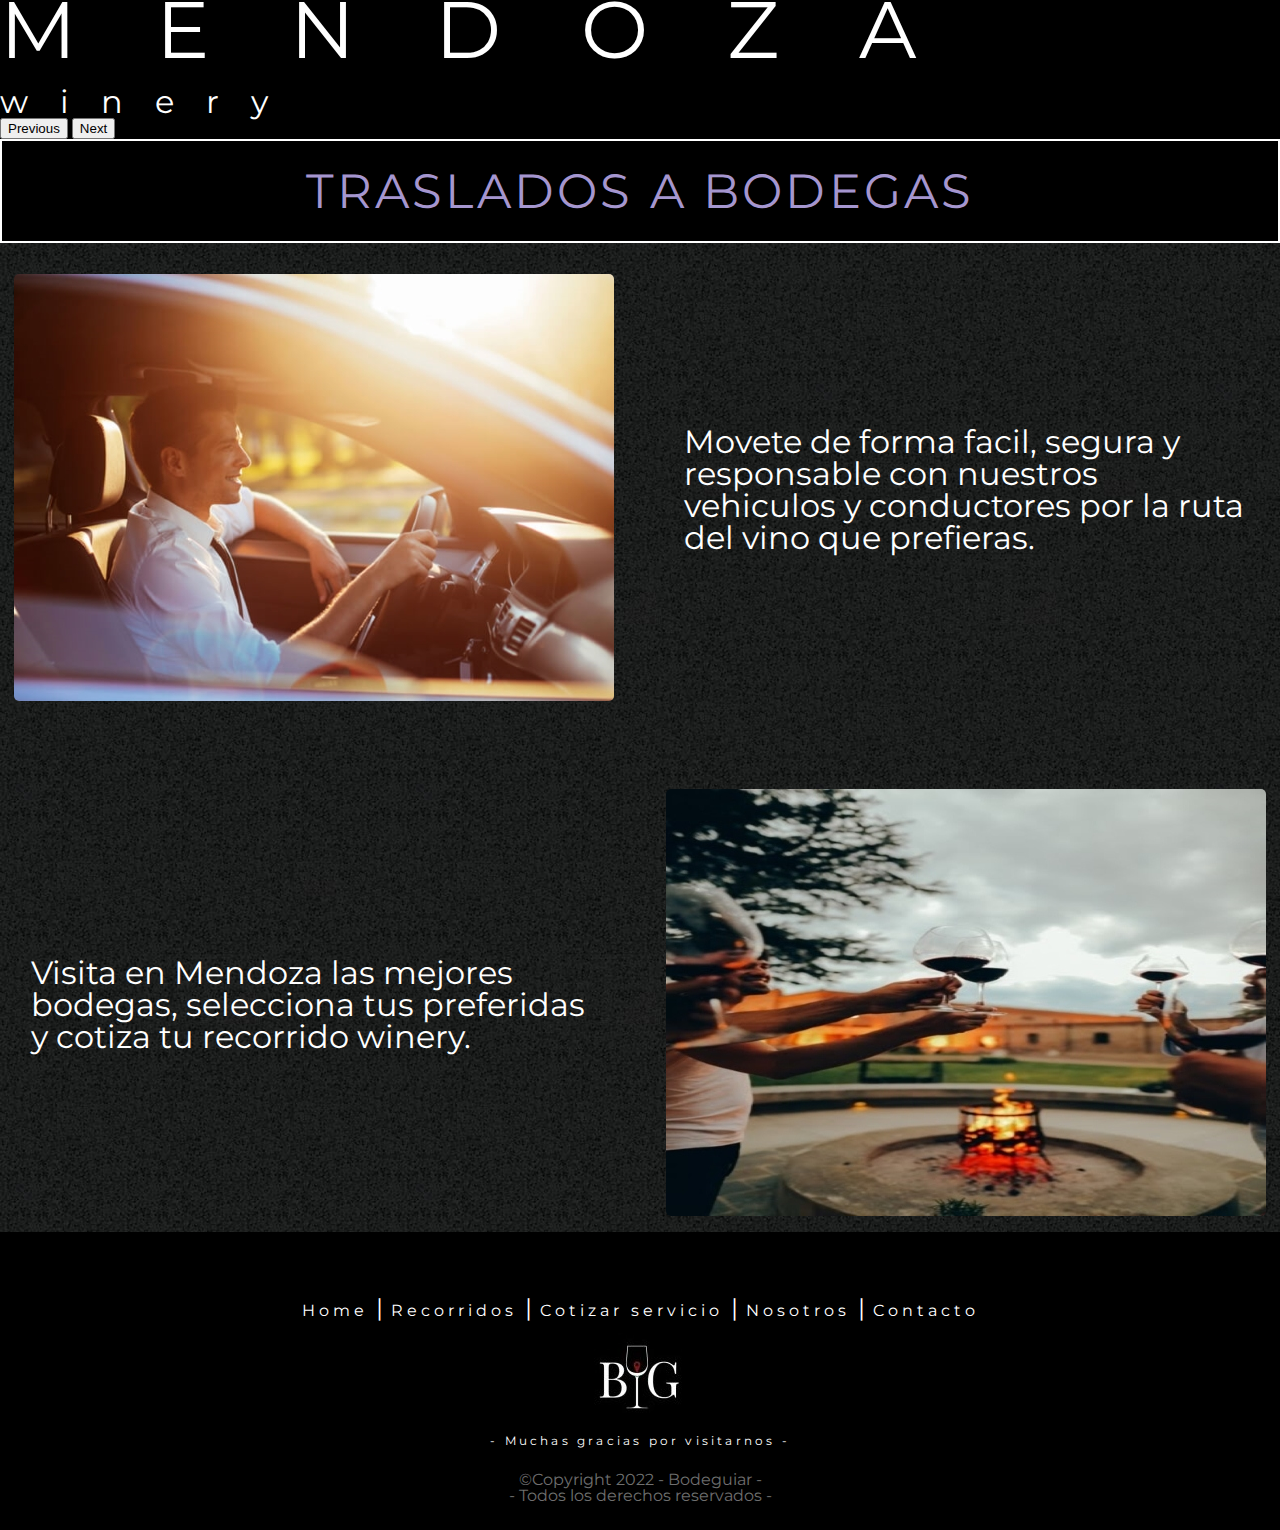
==== commit 280618d1: "Entrega final web Bodeguia" ====
--- a/index.html
+++ b/index.html
@@ -1,5 +1,5 @@
 <!DOCTYPE html>
-<html lang="en">
+<html lang="es">
 
 <head>
     <meta charset="UTF-8">
@@ -103,11 +103,10 @@
         </div>
     </main>
 
-    <section id="tituloIndex">
-        <div class="titulo__servicio">
-            <h1> TRASLADOS A BODEGAS</h1>
-        </div>
-    </section>
+
+    <div class="titulo">
+        <h1> TRASLADOS A BODEGAS</h1>
+    </div>
 
 
     <section id="servicio">
@@ -125,7 +124,7 @@
         </div>
     
         <div class="imgCopas">
-            <img src="./Imagenes/copas/Copas.jpeg" class="img-fluid" alt="copas">
+            <img src="./Imagenes/copas/Copas.jpg" class="img-fluid" alt="copas">
         </div>
     
     </section>
@@ -145,10 +144,10 @@
         </nav>
 
         <div class="img__logFoot">
-            <img src="./Imagenes/Icon/Icon.jpeg" class="img-fluid" alt="Logo">
+            <img class="footLog" src="./Imagenes/Icon/Icon.jpeg" alt="Logo">
         </div>
 
-        <p class="gracias">- Muchas gracias por visitarnos -</p>
+        <p class="reseña">- Muchas gracias por visitarnos -</p>
 
         <div class="copy">
             <small><b>&copy;Copyright 2022 </b>- Bodeguiar -</small>
--- a/Sass/main.css
+++ b/Sass/main.css
@@ -92,12 +92,12 @@
   padding: 2%;
   color: rgba(255, 255, 255, 0.4392156863);
 }
-#footer .gracias {
+#footer .reseña {
   font-size: 0.75rem;
   letter-spacing: 0.2rem;
 }
 
-/* Responsive */
+/* Mixins */ /* Responsive */
 @media (max-width: 525px) {
   html {
     font-size: 50%;
@@ -133,6 +133,9 @@
     grid-column: 1/3;
     grid-row: 4/5;
   }
+  img.footLog {
+    width: 25%;
+  }
   #forms {
     grid-template-columns: 1fr;
   }
@@ -207,9 +210,9 @@
     font-size: 4rem;
   }
   img.imgNosotros {
-    margin: 0% 20%;
-    width: 60%;
-    border-radius: 5px;
+    margin: 0% 25%;
+    width: 50%;
+    padding-top: 2%;
   }
   #servicio {
     margin-bottom: 2%;
@@ -270,15 +273,14 @@
   letter-spacing: 2rem;
   padding-top: 1rem;
 }
-body #tituloIndex {
-  margin: 2% 5%;
-  border: 3px solid;
-  border-radius: 5px;
-  background: linear-gradient(#621f80, #0c0808);
-}
-body #tituloIndex .titulo__servicio {
-  text-align: center;
-  padding: 1% 0%;
+body .titulo, body .calidad .tituloCalidad, .calidad body .tituloCalidad, body #nosotros .titular__nosotros, #nosotros body .titular__nosotros, body #modalidad .titular__h2, #modalidad body .titular__h2, body #recorridos .titular__2, #recorridos body .titular__2 {
+  font-size: 3rem;
+  padding: 2%;
+  text-align: center;
+  border: 2px solid white;
+  background-color: black;
+  color: #a596cf;
+  letter-spacing: 0.2rem;
 }
 body #servicio {
   display: grid;
@@ -326,29 +328,20 @@
   width: 100%;
   height: auto;
 }
-#recorridos .titular__2 {
-  border: 2px solid;
-  border-radius: 5px;
-  background: linear-gradient(#621f80, #0c0808);
-  text-align: center;
-  font-size: 2rem;
-  margin: 2% 3%;
-  padding: 1%;
-  font-weight: bold;
-  font-style: normal;
-  letter-spacing: 0.2rem;
-}
 #recorridos .titular__h1 {
-  margin-top: 5% 2%;
   text-align: center;
   font-size: 1.5rem;
-  color: #ba00ba;
   padding: 0% 10%;
   line-height: 150%;
+  font-weight: bold;
 }
 
 .circuito {
   margin: 5% 1%;
+}
+.circuito h3 {
+  color: #a596cf;
+  font-weight: bold;
 }
 .circuito:hover {
   box-shadow: #664d03 1px 1px 35px 1px;
@@ -357,8 +350,10 @@
   background-repeat: no-repeat;
   background-position: bottom;
   opacity: 0.7;
+  font-weight: bolder;
+}
+.circuito:hover h3 {
   color: white;
-  font-weight: bolder;
 }
 .circuito .imgCircuito {
   width: 100%;
@@ -368,6 +363,7 @@
 
 .proximamente {
   text-align: center;
+  color: #a596cf;
   padding-top: 3%;
   padding-bottom: 3%;
 }
@@ -376,28 +372,14 @@
 #modalidad {
   width: 100%;
   height: auto;
-  padding: 2%;
-}
-#modalidad h2 {
-  font-size: 2.5rem;
-  text-align: center;
-  padding: 3%;
-  border: 2px solid;
-  border-radius: 5px;
-  background: linear-gradient(#621f80, #0c0808);
-  text-align: center;
-  margin: 2% 3%;
-  font-weight: bold;
-  font-style: normal;
-  letter-spacing: 0.2rem;
-}
-#modalidad .titular__h1 {
+}
+#modalidad .titular__mod {
   margin: 5% 2%;
   text-align: center;
   font-size: 1.8rem;
-  color: #ba00ba;
   padding: 0% 10%;
   line-height: 150%;
+  font-weight: bold;
 }
 
 #cotizar {
@@ -420,17 +402,18 @@
 }
 #cotizar .textoMod p {
   font-size: 1.2rem;
-  padding: 1%;
+  padding: 2%;
 }
 
 .reservar {
-  padding: 7% 2%;
+  padding: 5% 2%;
   text-align: left;
+  font-size: 1.3rem;
 }
 .reservar .tituloReserva {
-  padding: 3%;
-  font-size: 1.5rem;
-  color: #ba00ba;
+  padding: 3% 0%;
+  font-size: 2.5rem;
+  color: #a596cf;
 }
 .reservar ul li {
   display: block;
@@ -446,17 +429,6 @@
   width: 100%;
   height: auto;
 }
-#nosotros .titular__nosotros {
-  font-size: 3rem;
-  padding: 2%;
-  text-align: center;
-  border: 2px solid white;
-  background-color: black;
-  color: #ba00ba;
-}
-#nosotros .h1 {
-  color: #ba00ba;
-}
 #nosotros p {
   margin-top: 2%;
   font-size: 2rem;
@@ -475,11 +447,9 @@
 .calidad {
   text-align: center;
 }
-.calidad .tituloCalidad {
-  border: 2px solid white;
-  color: #ba00ba;
-  background-color: black;
-  margin-bottom: 2%;
+.calidad .contanos {
+  font-weight: bold;
+  padding: 3% 0%;
 }
 
 #forms {
@@ -521,21 +491,38 @@
   margin-right: 2%;
 }
 #forms .boton input {
+  display: inline-block;
+  border: 1px #7a7a83 solid;
+  border-radius: 5px;
+  margin-bottom: 3%;
+  margin-right: 2%;
+  padding: 2%;
+  color: black;
   background-color: white;
-  color: black;
-  padding: 1%;
 }
 #forms .boton input.borrar:hover {
+  display: inline-block;
+  border: 1px #7a7a83 solid;
+  border-radius: 5px;
+  margin-bottom: 3%;
+  margin-right: 2%;
+  padding: 2%;
+  color: whitesmoke;
   background-color: red;
+  padding: 3%;
+  transition: all 0.5s;
+}
+#forms .boton input.enviar:hover {
+  display: inline-block;
+  border: 1px #7a7a83 solid;
+  border-radius: 5px;
+  margin-bottom: 3%;
+  margin-right: 2%;
+  padding: 2%;
   color: whitesmoke;
-  padding: 2%;
-  transition: all 0.3s;
-}
-#forms .boton input.enviar:hover {
   background-color: green;
-  color: whitesmoke;
-  padding: 2%;
-  transition: all 0.3s;
+  padding: 3%;
+  transition: all 0.5s;
 }
 #forms input:hover {
   color: black;
